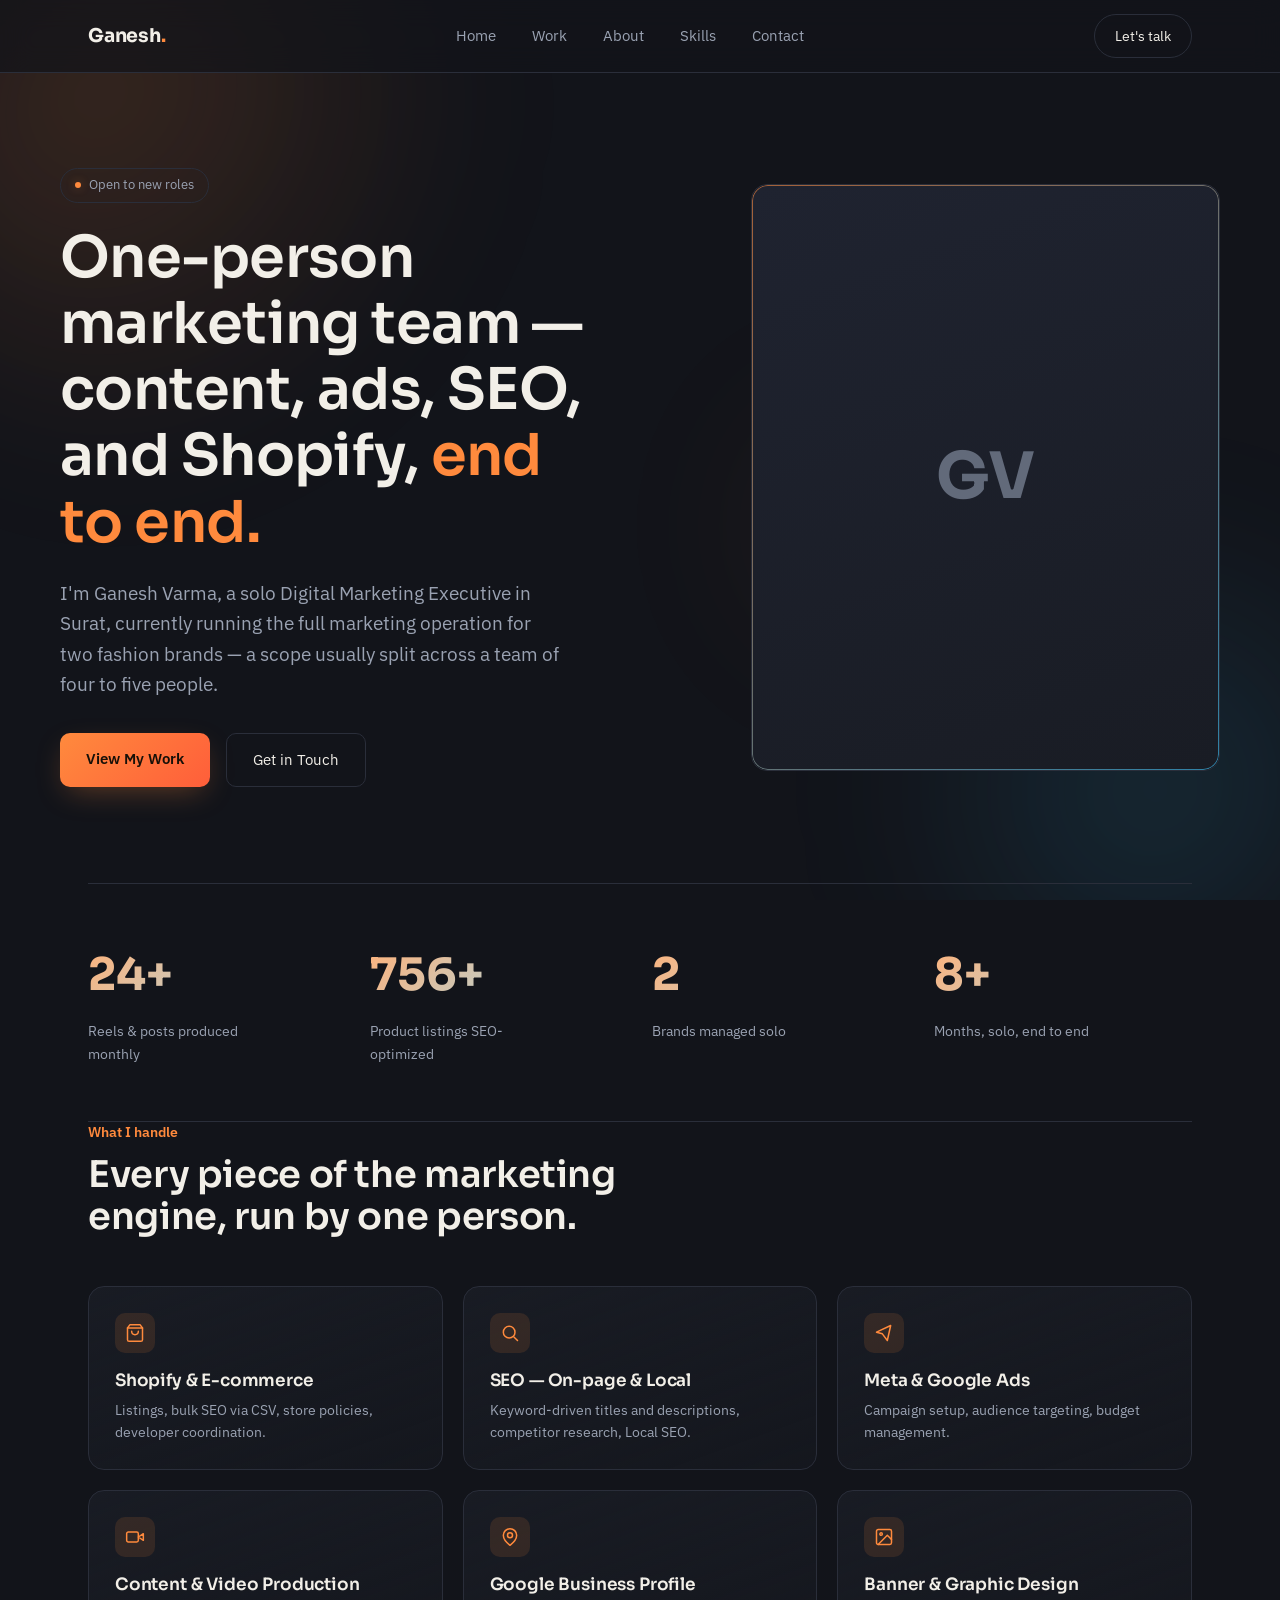
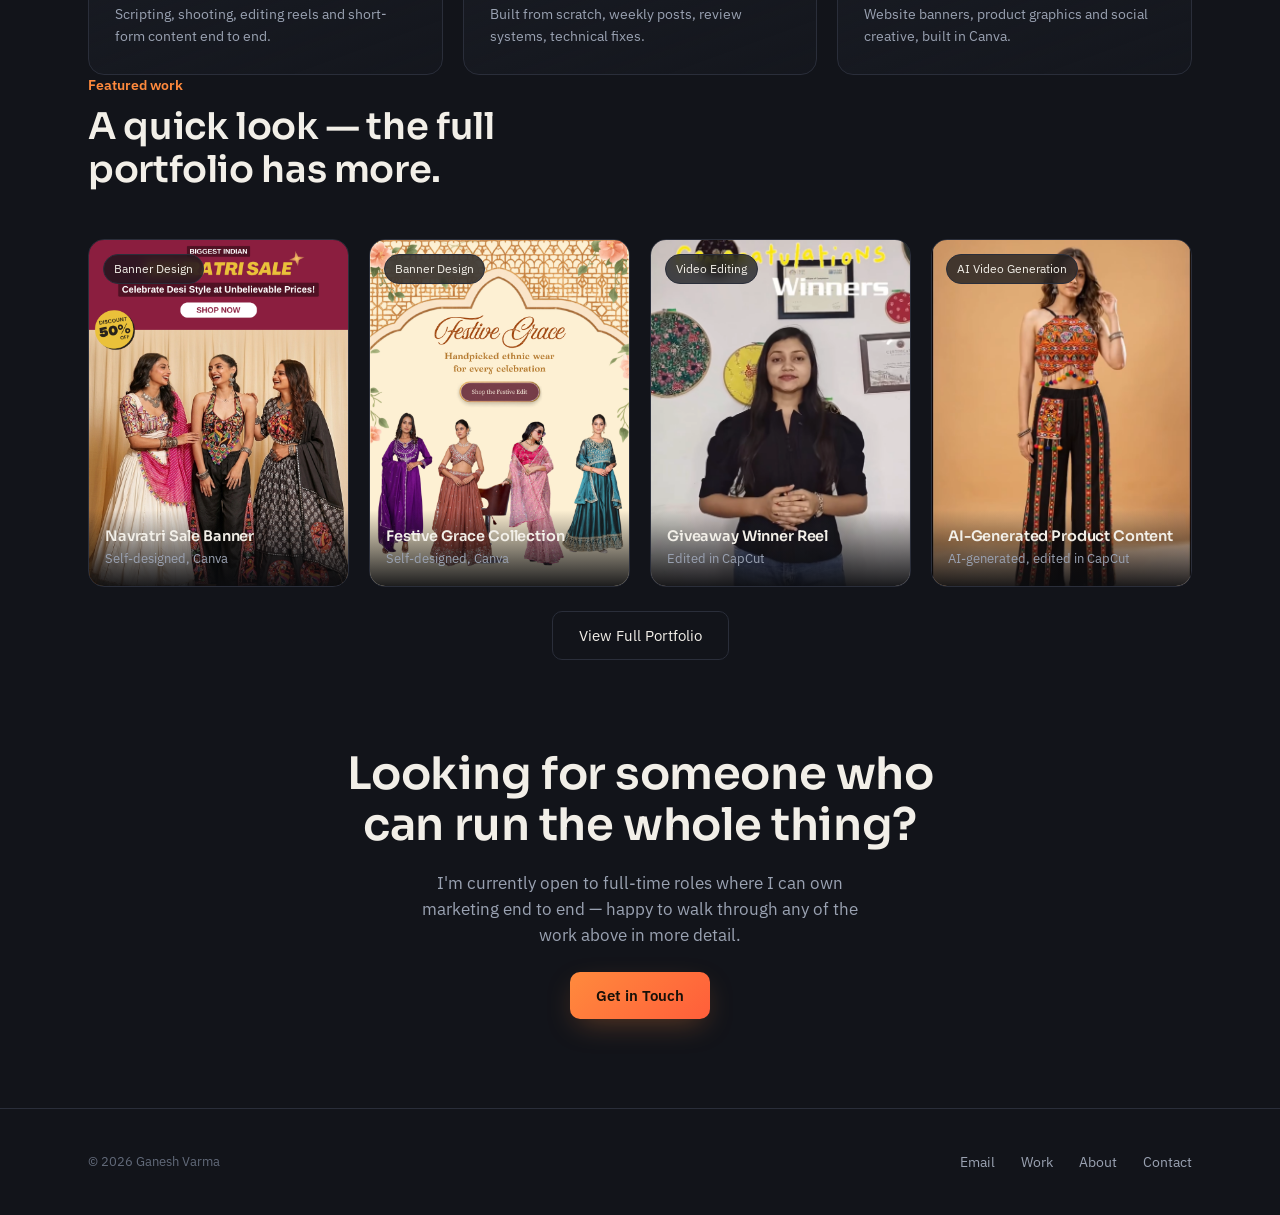
==== index.html @ f3e1665f "Add files via upload button" ====
<!DOCTYPE html>
<html lang="en">
<head>
<meta charset="UTF-8" />
<meta name="viewport" content="width=device-width, initial-scale=1.0" />
<title>Ganesh Varma — Digital Marketing Executive</title>
<meta name="description" content="Ganesh Varma — solo digital marketing executive handling Shopify, SEO, ads, content and Google Business Profile end to end." />
<link rel="preconnect" href="https://fonts.googleapis.com" />
<link rel="preconnect" href="https://fonts.gstatic.com" crossorigin />
<link href="https://fonts.googleapis.com/css2?family=Sora:wght@500;600;700&family=IBM+Plex+Sans:wght@400;500;600&display=swap" rel="stylesheet" />
<link rel="stylesheet" href="css/style.css" />
</head>
<body>

<div class="ambient">
  <span class="b1"></span>
  <span class="b2"></span>
  <span class="b3"></span>
</div>

<nav class="nav">
  <div class="wrap">
    <a href="index.html" class="nav-mark">Ganesh<span>.</span></a>
    <ul class="nav-links">
      <li><a href="index.html">Home</a></li>
      <li><a href="work.html">Work</a></li>
      <li><a href="about.html">About</a></li>
      <li><a href="skills.html">Skills</a></li>
      <li><a href="contact.html">Contact</a></li>
    </ul>
    <a href="contact.html" class="nav-cta">Let's talk</a>
  </div>
</nav>

<!-- ============ HERO ============ -->
<header class="hero wrap">
  <div>
    <span class="eyebrow-tag"><span class="dot"></span> Open to new roles</span>
    <h1>One-person marketing team — content, ads, SEO, and Shopify, <span class="accent">end to end.</span></h1>
    <p class="hero-tagline">I'm Ganesh Varma, a solo Digital Marketing Executive in Surat, currently running the full marketing operation for two fashion brands — a scope usually split across a team of four to five people.</p>
    <div class="hero-actions">
      <a href="work.html" class="btn-primary">View My Work</a>
      <a href="contact.html" class="btn-ghost">Get in Touch</a>
    </div>
  </div>
  <div class="hero-photo">
    <div class="placeholder">GV</div>
  </div>
</header>

<!-- ============ STATS ============ -->
<section class="wrap">
  <div class="stats reveal">
    <div>
      <div class="stat-num" data-count="25" data-suffix="+">0</div>
      <div class="stat-label">Reels &amp; posts produced monthly</div>
    </div>
    <div>
      <div class="stat-num" data-count="800" data-suffix="+">0</div>
      <div class="stat-label">Product listings SEO-optimized</div>
    </div>
    <div>
      <div class="stat-num" data-count="2">0</div>
      <div class="stat-label">Brands managed solo</div>
    </div>
    <div>
      <div class="stat-num" data-count="8" data-suffix="+">0</div>
      <div class="stat-label">Months, solo, end to end</div>
    </div>
  </div>
</section>

<!-- ============ SKILLS TEASER ============ -->
<section class="wrap" id="skills">
  <div class="section-head reveal">
    <div class="section-kicker">What I handle</div>
    <h2>Every piece of the marketing engine, run by one person.</h2>
  </div>
  <div class="skills-grid reveal reveal-stagger">
    <div class="skill-card" style="--i:0">
      <div class="skill-icon">
        <svg viewBox="0 0 24 24" fill="none" stroke="currentColor" stroke-width="1.8" stroke-linecap="round" stroke-linejoin="round"><path d="M6 2 3 6v14a2 2 0 0 0 2 2h14a2 2 0 0 0 2-2V6l-3-4Z"/><path d="M3 6h18"/><path d="M16 10a4 4 0 0 1-8 0"/></svg>
      </div>
      <h3>Shopify &amp; E-commerce</h3>
      <p>Listings, bulk SEO via CSV, store policies, developer coordination.</p>
    </div>
    <div class="skill-card" style="--i:1">
      <div class="skill-icon">
        <svg viewBox="0 0 24 24" fill="none" stroke="currentColor" stroke-width="1.8" stroke-linecap="round" stroke-linejoin="round"><circle cx="11" cy="11" r="7"/><path d="m21 21-4.3-4.3"/></svg>
      </div>
      <h3>SEO — On-page &amp; Local</h3>
      <p>Keyword-driven titles and descriptions, competitor research, Local SEO.</p>
    </div>
    <div class="skill-card" style="--i:2">
      <div class="skill-icon">
        <svg viewBox="0 0 24 24" fill="none" stroke="currentColor" stroke-width="1.8" stroke-linecap="round" stroke-linejoin="round"><path d="M3 11 20 3l-4 18-6-8-7-2Z"/></svg>
      </div>
      <h3>Meta &amp; Google Ads</h3>
      <p>Campaign setup, audience targeting, budget management.</p>
    </div>
    <div class="skill-card" style="--i:3">
      <div class="skill-icon">
        <svg viewBox="0 0 24 24" fill="none" stroke="currentColor" stroke-width="1.8" stroke-linecap="round" stroke-linejoin="round"><path d="m22 8-6 4 6 4V8Z"/><rect x="2" y="6" width="14" height="12" rx="2"/></svg>
      </div>
      <h3>Content &amp; Video Production</h3>
      <p>Scripting, shooting, editing reels and short-form content end to end.</p>
    </div>
    <div class="skill-card" style="--i:4">
      <div class="skill-icon">
        <svg viewBox="0 0 24 24" fill="none" stroke="currentColor" stroke-width="1.8" stroke-linecap="round" stroke-linejoin="round"><path d="M20 10c0 6-8 12-8 12s-8-6-8-12a8 8 0 0 1 16 0Z"/><circle cx="12" cy="10" r="3"/></svg>
      </div>
      <h3>Google Business Profile</h3>
      <p>Built from scratch, weekly posts, review systems, technical fixes.</p>
    </div>
    <div class="skill-card" style="--i:5">
      <div class="skill-icon">
        <svg viewBox="0 0 24 24" fill="none" stroke="currentColor" stroke-width="1.8" stroke-linecap="round" stroke-linejoin="round"><rect x="3" y="3" width="18" height="18" rx="2"/><circle cx="8.5" cy="8.5" r="1.5"/><path d="m21 15-5-5L5 21"/></svg>
      </div>
      <h3>Banner &amp; Graphic Design</h3>
      <p>Website banners, product graphics and social creative, built in Canva.</p>
    </div>
  </div>
</section>

<!-- ============ FEATURED WORK ============ -->
<section class="wrap" id="featured">
  <div class="section-head reveal">
    <div class="section-kicker">Featured work</div>
    <h2>A quick look — the full portfolio has more.</h2>
  </div>
  <div class="work-grid reveal reveal-stagger">
    <div class="work-card" style="--i:0">
      <span class="work-tag">Banner Design</span>
      <img src="images/work-navratri-banner.png" alt="Navratri Sale website banner" />
      <div class="work-caption">
        <h4>Navratri Sale Banner</h4>
        <p>Self-designed, Canva</p>
      </div>
    </div>
    <div class="work-card" style="--i:1">
      <span class="work-tag">Banner Design</span>
      <img src="images/work-festive-grace-banner.png" alt="Festive Grace collection banner" />
      <div class="work-caption">
        <h4>Festive Grace Collection</h4>
        <p>Self-designed, Canva</p>
      </div>
    </div>
    <div class="work-card" style="--i:2">
      <span class="work-tag">Video Editing</span>
      <img src="images/work-giveaway-reel.png" alt="Giveaway winner announcement reel" />
      <div class="work-caption">
        <h4>Giveaway Winner Reel</h4>
        <p>Edited in CapCut</p>
      </div>
    </div>
    <div class="work-card" style="--i:3">
      <span class="work-tag">AI Video Generation</span>
      <img src="images/work-ai-video.png" alt="AI-generated fashion content" />
      <div class="work-caption">
        <h4>AI-Generated Product Content</h4>
        <p>AI-generated, edited in CapCut</p>
      </div>
    </div>
  </div>
  <div class="section-footer-action reveal">
    <a href="work.html" class="btn-ghost">View Full Portfolio</a>
  </div>
</section>

<!-- ============ CLOSING CTA ============ -->
<section class="wrap cta-section reveal">
  <h2>Looking for someone who can run the whole thing?</h2>
  <p>I'm currently open to full-time roles where I can own marketing end to end — happy to walk through any of the work above in more detail.</p>
  <a href="contact.html" class="btn-primary">Get in Touch</a>
</section>

<footer>
  <div class="wrap footer-inner">
    <div class="footer-copy">© 2026 Ganesh Varma</div>
    <ul class="footer-links">
      <li><a href="mailto:ganeshvarma.work@gmail.com">Email</a></li>
      <li><a href="work.html">Work</a></li>
      <li><a href="about.html">About</a></li>
      <li><a href="contact.html">Contact</a></li>
    </ul>
  </div>
</footer>

<script src="js/script.js"></script>
</body>
</html>
---- css/style.css ----
/* ============================================
   Ganesh Varma — Portfolio
   Design tokens
   ============================================ */
:root {
  --bg: #12141a;
  --bg-elevated: #191c24;
  --bg-elevated-2: #1f2330;
  --border: #2a2e3a;
  --text: #f2efe8;
  --text-muted: #9aa2b2;
  --text-faint: #626a7a;

  --orange: #ff8a3d;
  --orange-soft: #ffb27a;
  --blue: #3ec6ff;
  --blue-soft: #8fe0ff;

  --glow-orange: rgba(255, 138, 61, 0.35);
  --glow-blue: rgba(62, 198, 255, 0.28);

  --font-display: "Sora", "Segoe UI", sans-serif;
  --font-body: "IBM Plex Sans", "Segoe UI", sans-serif;

  --container: 1160px;
  --radius-sm: 10px;
  --radius-md: 16px;
  --ease: cubic-bezier(0.16, 1, 0.3, 1);
}

* { box-sizing: border-box; }
html { scroll-behavior: smooth; }

@media (prefers-reduced-motion: reduce) {
  html { scroll-behavior: auto; }
  *, *::before, *::after {
    animation-duration: 0.001ms !important;
    animation-iteration-count: 1 !important;
    transition-duration: 0.001ms !important;
  }
}

body {
  margin: 0;
  background: var(--bg);
  color: var(--text);
  font-family: var(--font-body);
  font-size: 16px;
  line-height: 1.6;
  -webkit-font-smoothing: antialiased;
  overflow-x: hidden;
}

h1, h2, h3, h4 {
  font-family: var(--font-display);
  margin: 0;
  line-height: 1.15;
  font-weight: 600;
  letter-spacing: -0.01em;
}

p { margin: 0; }
a { color: inherit; text-decoration: none; }
img { max-width: 100%; display: block; }
button { font-family: inherit; cursor: pointer; }

.wrap {
  max-width: var(--container);
  margin: 0 auto;
  padding: 0 28px;
}

/* ============================================
   Ambient drifting background — behind everything
   ============================================ */
.ambient {
  position: fixed;
  inset: 0;
  z-index: -1;
  overflow: hidden;
  pointer-events: none;
}

.ambient span {
  position: absolute;
  border-radius: 50%;
  filter: blur(90px);
  opacity: 0.55;
  will-change: transform;
}

.ambient .b1 {
  width: 46vw;
  height: 46vw;
  top: -12%;
  left: -8%;
  background: radial-gradient(circle at 30% 30%, var(--glow-orange), transparent 70%);
  animation: driftA 26s ease-in-out infinite alternate;
}

.ambient .b2 {
  width: 38vw;
  height: 38vw;
  bottom: -10%;
  right: -6%;
  background: radial-gradient(circle at 60% 60%, var(--glow-blue), transparent 70%);
  animation: driftB 32s ease-in-out infinite alternate;
}

.ambient .b3 {
  width: 26vw;
  height: 26vw;
  top: 40%;
  left: 55%;
  background: radial-gradient(circle, var(--glow-orange), transparent 72%);
  opacity: 0.28;
  animation: driftC 22s ease-in-out infinite alternate;
}

@keyframes driftA {
  0%   { transform: translate(0, 0) scale(1); }
  100% { transform: translate(6vw, 8vh) scale(1.15); }
}
@keyframes driftB {
  0%   { transform: translate(0, 0) scale(1); }
  100% { transform: translate(-5vw, -6vh) scale(1.1); }
}
@keyframes driftC {
  0%   { transform: translate(-4vw, 3vh) scale(0.9); }
  100% { transform: translate(3vw, -4vh) scale(1.05); }
}

/* ============================================
   Nav
   ============================================ */
.nav {
  position: fixed;
  top: 0;
  left: 0;
  right: 0;
  z-index: 50;
  backdrop-filter: blur(14px);
  background: rgba(18, 20, 26, 0.72);
  border-bottom: 1px solid var(--border);
}

.nav .wrap {
  display: flex;
  align-items: center;
  justify-content: space-between;
  height: 72px;
}

.nav-mark {
  font-family: var(--font-display);
  font-weight: 700;
  font-size: 19px;
  letter-spacing: -0.01em;
}
.nav-mark span { color: var(--orange); }

.nav-links {
  display: flex;
  gap: 36px;
  list-style: none;
  margin: 0;
  padding: 0;
}

.nav-links a {
  font-size: 14.5px;
  color: var(--text-muted);
  transition: color 0.25s var(--ease);
  position: relative;
}
.nav-links a:hover { color: var(--text); }

.nav-cta {
  padding: 10px 20px;
  border-radius: 999px;
  border: 1px solid var(--border);
  font-size: 14px;
  color: var(--text);
  transition: border-color 0.25s var(--ease), background 0.25s var(--ease);
}
.nav-cta:hover {
  border-color: var(--orange);
  background: rgba(255, 138, 61, 0.08);
}

@media (max-width: 780px) {
  .nav-links { display: none; }
}

/* ============================================
   Hero
   ============================================ */
.hero {
  position: relative;
  padding: 168px 0 96px;
  display: grid;
  grid-template-columns: 1.15fr 0.85fr;
  gap: 56px;
  align-items: center;
}

@media (max-width: 900px) {
  .hero {
    grid-template-columns: 1fr;
    padding-top: 132px;
    text-align: left;
  }
  .hero-photo { order: -1; max-width: 220px; }
}

.eyebrow-tag {
  display: inline-flex;
  align-items: center;
  gap: 8px;
  font-size: 13px;
  color: var(--text-muted);
  padding: 6px 14px;
  border: 1px solid var(--border);
  border-radius: 999px;
  margin-bottom: 22px;
}
.eyebrow-tag .dot {
  width: 6px;
  height: 6px;
  border-radius: 50%;
  background: var(--orange);
  box-shadow: 0 0 10px var(--glow-orange);
}

.hero h1 {
  font-size: clamp(2.4rem, 4.6vw, 3.6rem);
  max-width: 12ch;
}

.hero .accent { color: var(--orange); }

.hero-tagline {
  margin-top: 22px;
  font-size: 19px;
  color: var(--text-muted);
  max-width: 46ch;
}

.hero-actions {
  margin-top: 34px;
  display: flex;
  gap: 16px;
  flex-wrap: wrap;
}

.btn-primary {
  padding: 14px 26px;
  border-radius: var(--radius-sm);
  border: none;
  background: linear-gradient(135deg, var(--orange), #ff5e3a);
  color: #171008;
  font-weight: 600;
  font-size: 15px;
  box-shadow: 0 10px 30px -8px var(--glow-orange);
  transition: transform 0.25s var(--ease), box-shadow 0.25s var(--ease);
}
.btn-primary:hover {
  transform: translateY(-2px);
  box-shadow: 0 14px 34px -6px var(--glow-orange);
}

.btn-ghost {
  padding: 14px 26px;
  border-radius: var(--radius-sm);
  border: 1px solid var(--border);
  color: var(--text);
  font-size: 15px;
  transition: border-color 0.25s var(--ease), color 0.25s var(--ease);
}
.btn-ghost:hover { border-color: var(--blue); color: var(--blue-soft); }

.hero-photo {
  position: relative;
  aspect-ratio: 4 / 5;
  border-radius: var(--radius-md);
  overflow: hidden;
  border: 1px solid var(--border);
  opacity: 0;
  transform: scale(1.04);
  animation: photoReveal 1.1s var(--ease) 0.2s forwards;
}

@keyframes photoReveal {
  to { opacity: 1; transform: scale(1); }
}

.hero-photo::after {
  content: "";
  position: absolute;
  inset: 0;
  border-radius: inherit;
  padding: 1px;
  background: linear-gradient(135deg, var(--orange), var(--blue));
  -webkit-mask: linear-gradient(#000 0 0) content-box, linear-gradient(#000 0 0);
  -webkit-mask-composite: xor;
  mask-composite: exclude;
  opacity: 0.6;
}

.hero-photo .placeholder {
  width: 100%;
  height: 100%;
  display: flex;
  align-items: center;
  justify-content: center;
  background: linear-gradient(160deg, var(--bg-elevated-2), var(--bg-elevated));
  font-family: var(--font-display);
  font-size: 64px;
  font-weight: 700;
  color: var(--text-faint);
}

/* ============================================
   Section scaffolding + scroll reveal
   ============================================ */
section { position: relative; padding: 84px 0; }

.section-head {
  max-width: 54ch;
  margin-bottom: 48px;
}

.section-kicker {
  color: var(--orange);
  font-size: 13.5px;
  font-weight: 600;
  margin-bottom: 10px;
}

.section-head h2 {
  font-size: clamp(1.7rem, 3vw, 2.3rem);
}

.reveal {
  opacity: 0;
  transform: translateY(28px);
  transition: opacity 0.8s var(--ease), transform 0.8s var(--ease);
}
.reveal.in-view {
  opacity: 1;
  transform: translateY(0);
}
.reveal-stagger.in-view > * {
  transition-delay: calc(var(--i, 0) * 90ms);
}

/* ============================================
   Stats
   ============================================ */
.stats {
  display: grid;
  grid-template-columns: repeat(4, 1fr);
  gap: 24px;
  border-top: 1px solid var(--border);
  border-bottom: 1px solid var(--border);
  padding: 56px 0;
}

@media (max-width: 780px) {
  .stats { grid-template-columns: repeat(2, 1fr); }
}

.stat-num {
  font-family: var(--font-display);
  font-size: clamp(2.1rem, 4vw, 2.8rem);
  font-weight: 700;
  background: linear-gradient(135deg, var(--orange-soft), var(--blue-soft));
  -webkit-background-clip: text;
  background-clip: text;
  color: transparent;
}

.stat-label {
  margin-top: 8px;
  font-size: 14px;
  color: var(--text-muted);
  max-width: 20ch;
}

/* ============================================
   Skills / services teaser
   ============================================ */
.skills-grid {
  display: grid;
  grid-template-columns: repeat(3, 1fr);
  gap: 20px;
}

@media (max-width: 860px) {
  .skills-grid { grid-template-columns: repeat(2, 1fr); }
}
@media (max-width: 560px) {
  .skills-grid { grid-template-columns: 1fr; }
}

.skill-card {
  padding: 26px;
  border: 1px solid var(--border);
  border-radius: var(--radius-md);
  background: linear-gradient(160deg, var(--bg-elevated), rgba(25, 28, 36, 0.4));
  transition: border-color 0.3s var(--ease), transform 0.3s var(--ease);
}
.skill-card:hover {
  border-color: var(--orange);
  transform: translateY(-4px);
}

.skill-icon {
  width: 40px;
  height: 40px;
  border-radius: 10px;
  display: flex;
  align-items: center;
  justify-content: center;
  background: rgba(255, 138, 61, 0.12);
  color: var(--orange);
  margin-bottom: 18px;
}
.skill-icon svg { width: 20px; height: 20px; }

.skill-card h3 {
  font-size: 17px;
  margin-bottom: 8px;
}

.skill-card p {
  font-size: 14px;
  color: var(--text-muted);
}

/* ============================================
   Featured work
   ============================================ */
.work-grid {
  display: grid;
  grid-template-columns: repeat(4, 1fr);
  gap: 20px;
}

@media (max-width: 980px) {
  .work-grid { grid-template-columns: repeat(2, 1fr); }
}
@media (max-width: 560px) {
  .work-grid { grid-template-columns: 1fr; }
}

.work-card {
  position: relative;
  border-radius: var(--radius-md);
  overflow: hidden;
  border: 1px solid var(--border);
  aspect-ratio: 3 / 4;
  background: var(--bg-elevated);
}

.work-card img {
  width: 100%;
  height: 100%;
  object-fit: cover;
  transition: transform 0.6s var(--ease);
}
.work-card:hover img { transform: scale(1.08); }

.work-card .work-placeholder {
  width: 100%;
  height: 100%;
  display: flex;
  align-items: center;
  justify-content: center;
  text-align: center;
  padding: 20px;
  font-size: 13px;
  color: var(--text-faint);
  background: repeating-linear-gradient(135deg, var(--bg-elevated), var(--bg-elevated) 10px, var(--bg-elevated-2) 10px, var(--bg-elevated-2) 20px);
}

.work-tag {
  position: absolute;
  top: 14px;
  left: 14px;
  font-size: 11.5px;
  padding: 5px 10px;
  border-radius: 999px;
  background: rgba(18, 20, 26, 0.75);
  border: 1px solid var(--border);
  backdrop-filter: blur(6px);
}

.work-caption {
  position: absolute;
  left: 0; right: 0; bottom: 0;
  padding: 18px 16px;
  background: linear-gradient(0deg, rgba(10,11,14,0.92), transparent);
}

.work-caption h4 {
  font-size: 14.5px;
  font-weight: 600;
}
.work-caption p {
  font-size: 12.5px;
  color: var(--text-muted);
  margin-top: 3px;
}

.section-footer-action {
  margin-top: 36px;
  text-align: center;
}

/* ============================================
   Closing CTA
   ============================================ */
.cta-section {
  text-align: center;
  padding: 100px 0;
}

.cta-section h2 {
  font-size: clamp(1.9rem, 4vw, 2.8rem);
  max-width: 18ch;
  margin: 0 auto 18px;
}

.cta-section p {
  color: var(--text-muted);
  max-width: 46ch;
  margin: 0 auto 34px;
  font-size: 16.5px;
}

/* ============================================
   Footer
   ============================================ */
footer {
  border-top: 1px solid var(--border);
  padding: 40px 0;
}

.footer-inner {
  display: flex;
  justify-content: space-between;
  align-items: center;
  flex-wrap: wrap;
  gap: 18px;
}

.footer-links {
  display: flex;
  gap: 26px;
  list-style: none;
  padding: 0;
  margin: 0;
}
.footer-links a {
  font-size: 13.5px;
  color: var(--text-muted);
  transition: color 0.25s var(--ease);
}
.footer-links a:hover { color: var(--text); }

.footer-copy {
  font-size: 13px;
  color: var(--text-faint);
}

/* ============================================
   Portfolio page — page header
   ============================================ */
.page-header {
  padding: 168px 0 20px;
}

.page-header .section-kicker { margin-bottom: 14px; }

.page-header h1 {
  font-size: clamp(2rem, 4vw, 2.9rem);
  max-width: 18ch;
}

.page-header p {
  margin-top: 16px;
  color: var(--text-muted);
  max-width: 52ch;
  font-size: 16.5px;
}

/* ============================================
   Filter tabs
   ============================================ */
.filter-tabs {
  display: flex;
  gap: 10px;
  flex-wrap: wrap;
  margin: 40px 0 40px;
}

.filter-tab {
  padding: 10px 20px;
  border-radius: 999px;
  border: 1px solid var(--border);
  background: transparent;
  color: var(--text-muted);
  font-size: 14px;
  font-family: var(--font-body);
  transition: all 0.3s var(--ease);
}

.filter-tab:hover { color: var(--text); border-color: var(--text-faint); }

.filter-tab.active {
  color: #171008;
  background: linear-gradient(135deg, var(--orange-soft), var(--orange));
  border-color: transparent;
}

/* ============================================
   Portfolio grid (wider than the home teaser)
   ============================================ */
.portfolio-grid {
  display: grid;
  grid-template-columns: repeat(3, 1fr);
  gap: 22px;
  padding-bottom: 100px;
}

@media (max-width: 900px) {
  .portfolio-grid { grid-template-columns: repeat(2, 1fr); }
}
@media (max-width: 560px) {
  .portfolio-grid { grid-template-columns: 1fr; }
}

.portfolio-grid .work-card {
  aspect-ratio: 4 / 5;
  cursor: pointer;
  opacity: 0;
  transform: translateY(20px);
  transition: opacity 0.5s var(--ease), transform 0.5s var(--ease), border-color 0.3s var(--ease);
}
.portfolio-grid .work-card.shown {
  opacity: 1;
  transform: translateY(0);
}
.portfolio-grid .work-card.hidden-card { display: none; }
.portfolio-grid .work-card:hover { border-color: var(--blue); }

/* Text-only stat card (SEO & Shopify — no image asset) */
.stat-card {
  display: flex;
  flex-direction: column;
  justify-content: center;
  padding: 32px;
  background: linear-gradient(160deg, var(--bg-elevated), rgba(25,28,36,0.5));
}

.stat-card .stat-card-num {
  font-family: var(--font-display);
  font-size: 2.6rem;
  font-weight: 700;
  background: linear-gradient(135deg, var(--orange-soft), var(--blue-soft));
  -webkit-background-clip: text;
  background-clip: text;
  color: transparent;
  margin-bottom: 10px;
}

.stat-card h4 { font-size: 16px; margin-bottom: 10px; }
.stat-card p { font-size: 13.5px; color: var(--text-muted); }

/* ============================================
   Lightbox
   ============================================ */
.lightbox {
  position: fixed;
  inset: 0;
  z-index: 100;
  display: none;
  align-items: center;
  justify-content: center;
  padding: 40px;
  background: rgba(10, 11, 14, 0.9);
  backdrop-filter: blur(10px);
  opacity: 0;
  transition: opacity 0.3s var(--ease);
}
.lightbox.open { display: flex; opacity: 1; }

.lightbox-inner {
  max-width: 760px;
  width: 100%;
  background: var(--bg-elevated);
  border: 1px solid var(--border);
  border-radius: var(--radius-md);
  overflow: hidden;
  transform: scale(0.96);
  transition: transform 0.35s var(--ease);
}
.lightbox.open .lightbox-inner { transform: scale(1); }

.lightbox-img-wrap {
  max-height: 60vh;
  overflow: hidden;
  background: var(--bg);
}
.lightbox-img-wrap img { width: 100%; height: 100%; object-fit: contain; }

.lightbox-body { padding: 24px 28px 28px; }
.lightbox-body h3 { font-size: 19px; margin-bottom: 8px; }
.lightbox-body p { font-size: 14.5px; color: var(--text-muted); }

.lightbox-close {
  position: absolute;
  top: 24px;
  right: 28px;
  width: 40px;
  height: 40px;
  border-radius: 50%;
  border: 1px solid var(--border);
  background: rgba(18,20,26,0.7);
  color: var(--text);
  font-size: 18px;
  display: flex;
  align-items: center;
  justify-content: center;
  transition: border-color 0.25s var(--ease);
}
.lightbox-close:hover { border-color: var(--orange); }
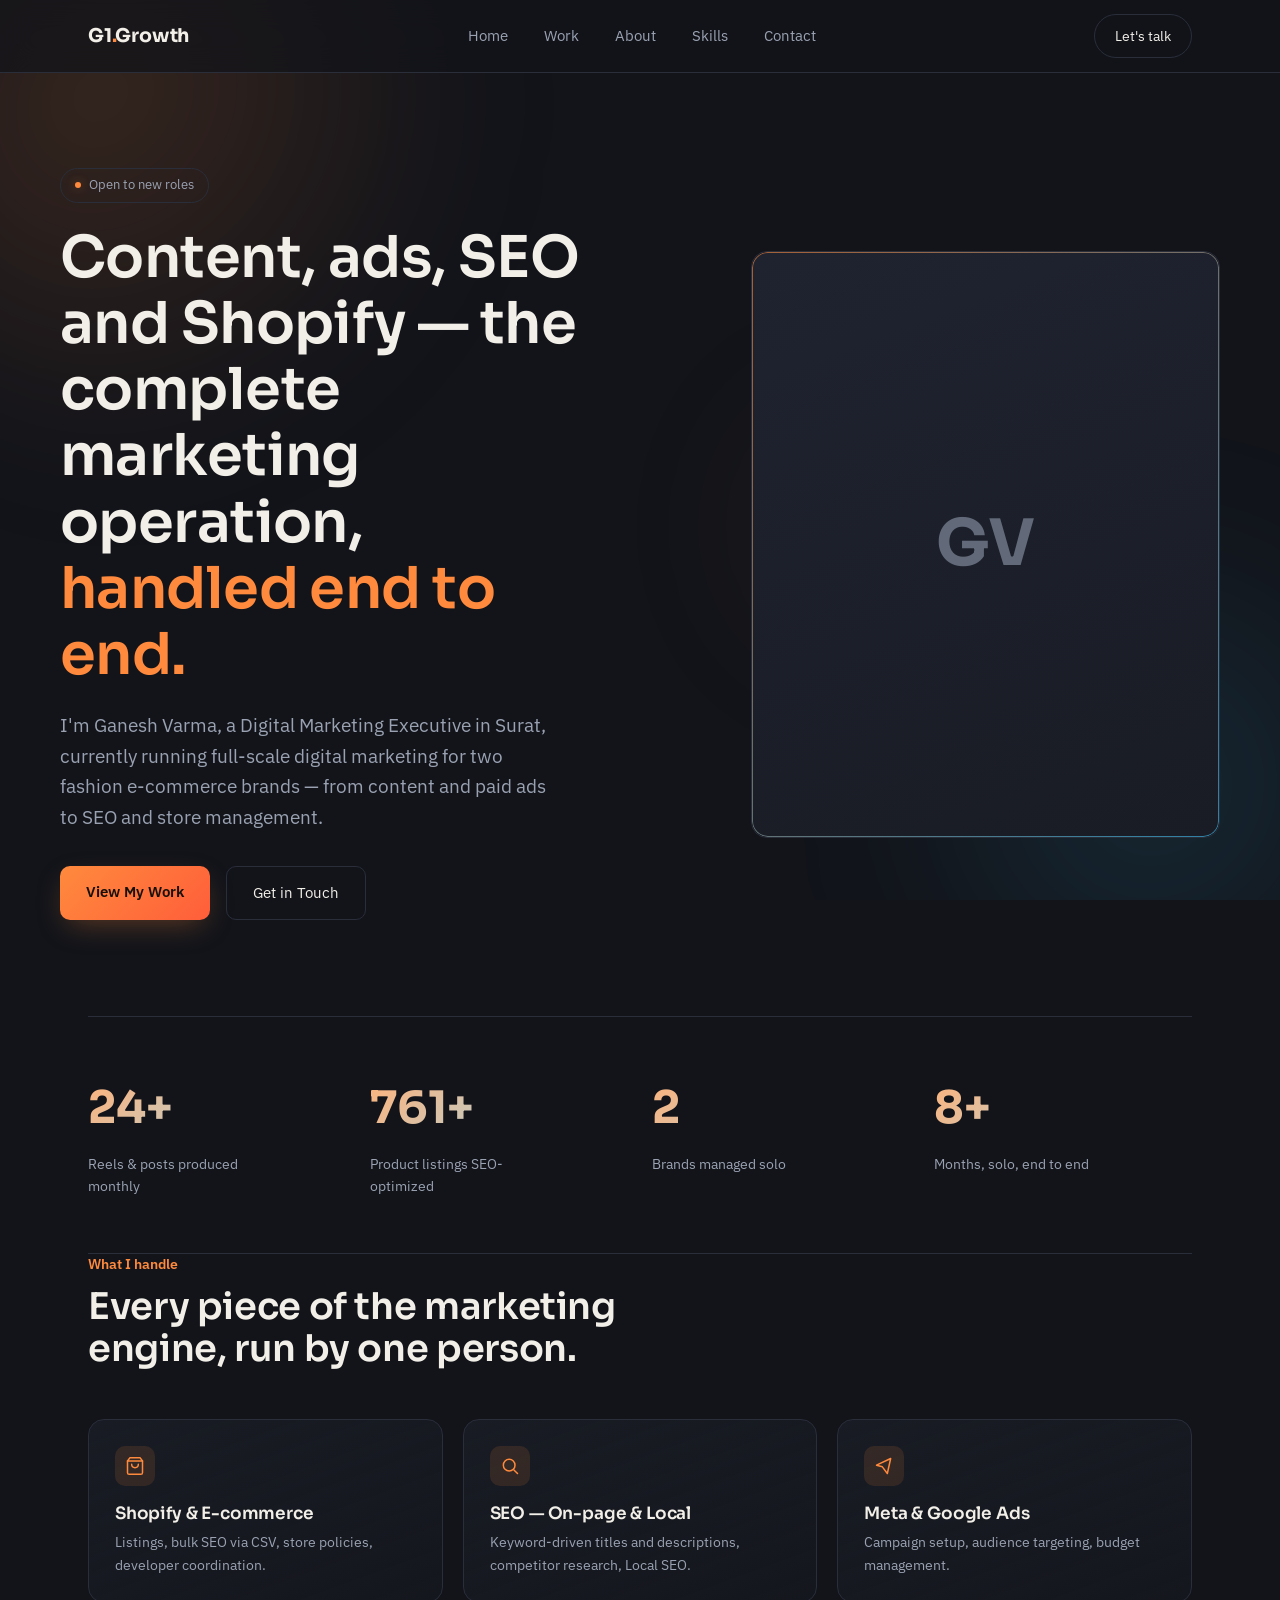
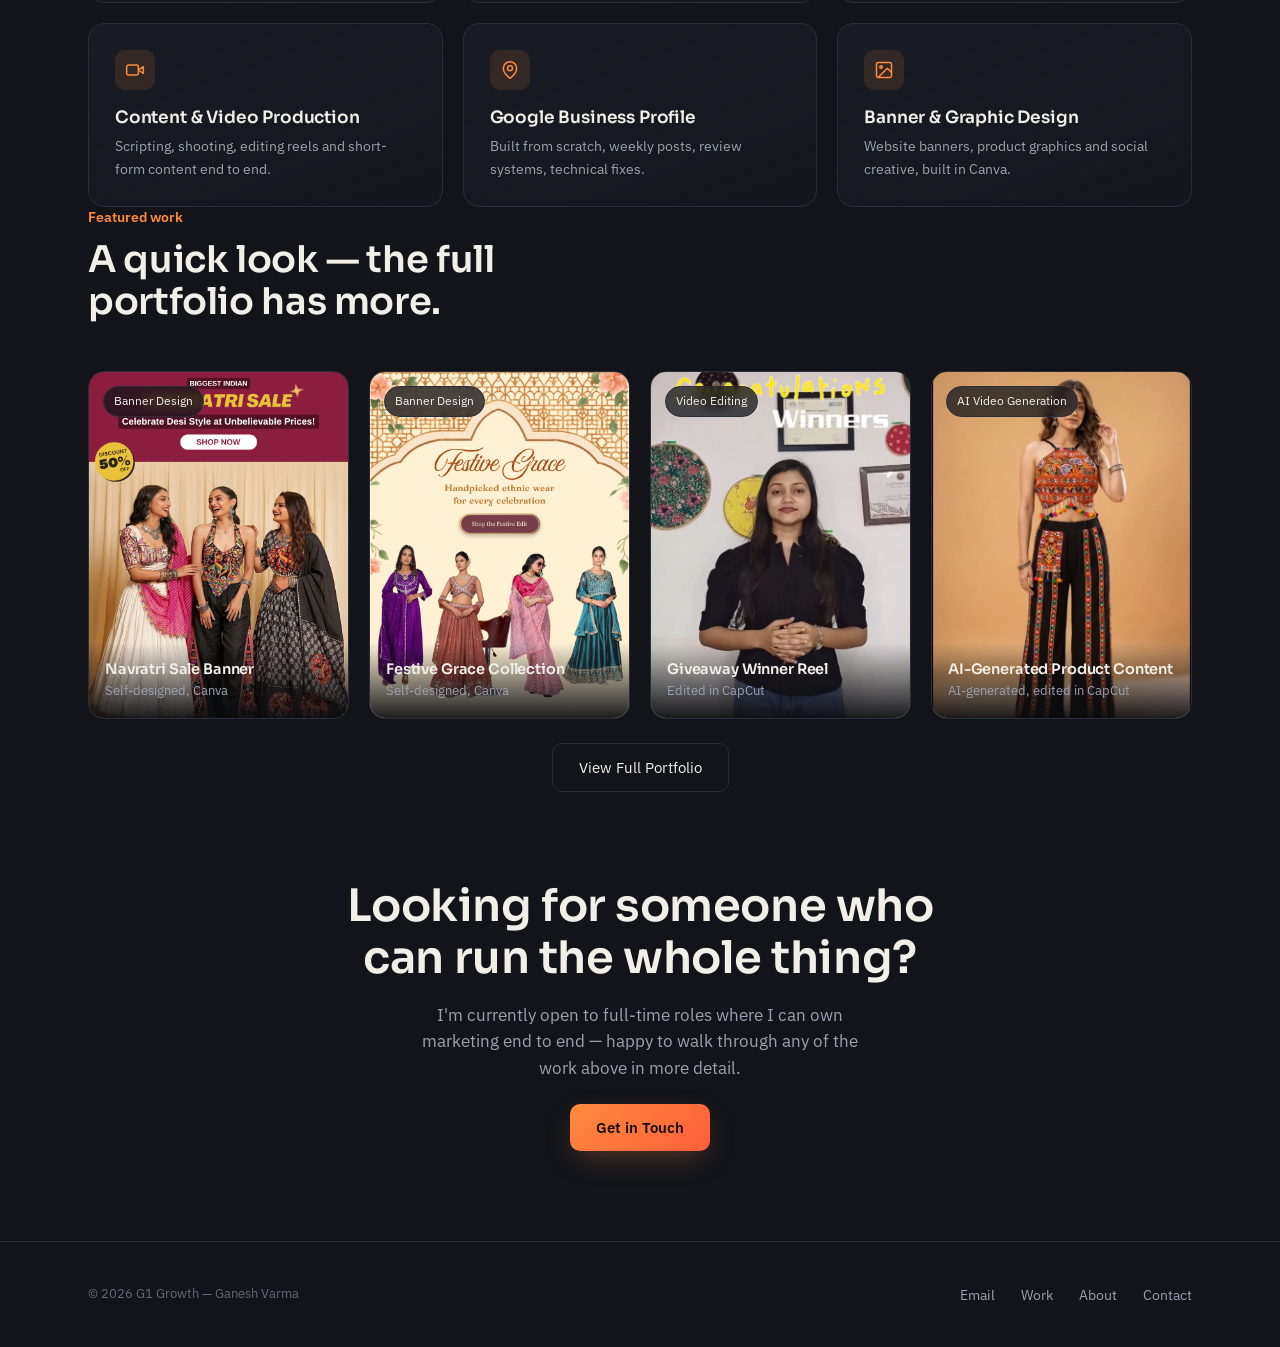
==== commit 4f25a736: "Add files via upload" ====
--- a/index.html
+++ b/index.html
@@ -3,7 +3,7 @@
 <head>
 <meta charset="UTF-8" />
 <meta name="viewport" content="width=device-width, initial-scale=1.0" />
-<title>Ganesh Varma — Digital Marketing Executive</title>
+<title>Ganesh Varma | G1 Growth — Digital Marketing Executive</title>
 <meta name="description" content="Ganesh Varma — solo digital marketing executive handling Shopify, SEO, ads, content and Google Business Profile end to end." />
 <link rel="preconnect" href="https://fonts.googleapis.com" />
 <link rel="preconnect" href="https://fonts.gstatic.com" crossorigin />
@@ -20,7 +20,7 @@
 
 <nav class="nav">
   <div class="wrap">
-    <a href="index.html" class="nav-mark">Ganesh<span>.</span></a>
+    <a href="index.html" class="nav-mark">G1<span>.</span>Growth</a>
     <ul class="nav-links">
       <li><a href="index.html">Home</a></li>
       <li><a href="work.html">Work</a></li>
@@ -36,8 +36,8 @@
 <header class="hero wrap">
   <div>
     <span class="eyebrow-tag"><span class="dot"></span> Open to new roles</span>
-    <h1>One-person marketing team — content, ads, SEO, and Shopify, <span class="accent">end to end.</span></h1>
-    <p class="hero-tagline">I'm Ganesh Varma, a solo Digital Marketing Executive in Surat, currently running the full marketing operation for two fashion brands — a scope usually split across a team of four to five people.</p>
+    <h1>Content, ads, SEO and Shopify — the complete marketing operation, <span class="accent">handled end to end.</span></h1>
+    <p class="hero-tagline">I'm Ganesh Varma, a Digital Marketing Executive in Surat, currently running full-scale digital marketing for two fashion e-commerce brands — from content and paid ads to SEO and store management.</p>
     <div class="hero-actions">
       <a href="work.html" class="btn-primary">View My Work</a>
       <a href="contact.html" class="btn-ghost">Get in Touch</a>
@@ -176,7 +176,7 @@
 
 <footer>
   <div class="wrap footer-inner">
-    <div class="footer-copy">© 2026 Ganesh Varma</div>
+    <div class="footer-copy">© 2026 G1 Growth — Ganesh Varma</div>
     <ul class="footer-links">
       <li><a href="mailto:ganeshvarma.work@gmail.com">Email</a></li>
       <li><a href="work.html">Work</a></li>
--- a/css/style.css
+++ b/css/style.css
@@ -736,3 +736,176 @@
   transition: border-color 0.25s var(--ease);
 }
 .lightbox-close:hover { border-color: var(--orange); }
+
+/* ============================================
+   About page
+   ============================================ */
+.about-grid {
+  display: grid;
+  grid-template-columns: 1fr 1fr;
+  gap: 60px;
+  padding-bottom: 20px;
+}
+@media (max-width: 860px) {
+  .about-grid { grid-template-columns: 1fr; gap: 40px; }
+}
+
+.about-block h3 {
+  font-size: 15px;
+  color: var(--orange);
+  margin-bottom: 14px;
+}
+.about-block p {
+  font-size: 16px;
+  color: var(--text-muted);
+  line-height: 1.75;
+}
+.about-block p + p { margin-top: 14px; }
+
+/* Timeline */
+.timeline {
+  position: relative;
+  padding-left: 28px;
+  border-left: 1px solid var(--border);
+}
+
+.timeline-item {
+  position: relative;
+  padding-bottom: 34px;
+}
+.timeline-item:last-child { padding-bottom: 0; }
+
+.timeline-item::before {
+  content: "";
+  position: absolute;
+  left: -33px;
+  top: 4px;
+  width: 10px;
+  height: 10px;
+  border-radius: 50%;
+  background: var(--bg);
+  border: 2px solid var(--orange);
+  box-shadow: 0 0 12px var(--glow-orange);
+}
+
+.timeline-item .t-date {
+  font-size: 12.5px;
+  color: var(--orange);
+  font-weight: 600;
+  margin-bottom: 4px;
+}
+.timeline-item h4 { font-size: 15.5px; margin-bottom: 4px; }
+.timeline-item p { font-size: 13.5px; color: var(--text-muted); }
+
+/* Skill meters */
+.meter-list { display: flex; flex-direction: column; gap: 20px; }
+.meter-row .meter-label {
+  display: flex;
+  justify-content: space-between;
+  font-size: 14px;
+  margin-bottom: 8px;
+}
+.meter-track {
+  height: 8px;
+  border-radius: 999px;
+  background: var(--bg-elevated-2);
+  overflow: hidden;
+}
+.meter-fill {
+  height: 100%;
+  width: 0%;
+  border-radius: 999px;
+  background: linear-gradient(90deg, var(--orange), var(--blue));
+  transition: width 1.2s var(--ease);
+}
+.meter-fill.filled { width: var(--fill); }
+
+/* ============================================
+   Skills page
+   ============================================ */
+.skills-page-grid {
+  display: grid;
+  grid-template-columns: repeat(2, 1fr);
+  gap: 22px;
+  padding-bottom: 100px;
+}
+@media (max-width: 780px) {
+  .skills-page-grid { grid-template-columns: 1fr; }
+}
+
+.skill-category {
+  padding: 28px;
+  border: 1px solid var(--border);
+  border-radius: var(--radius-md);
+  background: linear-gradient(160deg, var(--bg-elevated), rgba(25,28,36,0.4));
+}
+.skill-category h3 { font-size: 17px; margin-bottom: 6px; }
+.skill-category .cat-desc {
+  font-size: 13.5px;
+  color: var(--text-muted);
+  margin-bottom: 16px;
+}
+.tag-row { display: flex; flex-wrap: wrap; gap: 8px; }
+.tag-chip {
+  font-size: 12.5px;
+  padding: 6px 13px;
+  border-radius: 999px;
+  border: 1px solid var(--border);
+  color: var(--text-muted);
+  transition: border-color 0.25s var(--ease), color 0.25s var(--ease);
+}
+.skill-category:hover .tag-chip { border-color: var(--border); }
+.tag-chip.highlight {
+  border-color: var(--orange);
+  color: var(--orange-soft);
+}
+
+/* ============================================
+   Contact page
+   ============================================ */
+.contact-wrap {
+  display: grid;
+  grid-template-columns: 1fr 1fr;
+  gap: 40px;
+  padding-bottom: 100px;
+}
+@media (max-width: 860px) {
+  .contact-wrap { grid-template-columns: 1fr; }
+}
+
+.contact-card {
+  display: flex;
+  align-items: center;
+  gap: 16px;
+  padding: 22px 24px;
+  border: 1px solid var(--border);
+  border-radius: var(--radius-md);
+  background: linear-gradient(160deg, var(--bg-elevated), rgba(25,28,36,0.4));
+  transition: border-color 0.3s var(--ease), transform 0.3s var(--ease);
+  margin-bottom: 16px;
+}
+.contact-card:hover { border-color: var(--orange); transform: translateY(-3px); }
+
+.contact-icon {
+  width: 46px;
+  height: 46px;
+  flex-shrink: 0;
+  border-radius: 12px;
+  display: flex;
+  align-items: center;
+  justify-content: center;
+  background: rgba(255, 138, 61, 0.12);
+  color: var(--orange);
+}
+.contact-icon svg { width: 22px; height: 22px; }
+
+.contact-card h4 { font-size: 15px; margin-bottom: 3px; }
+.contact-card p { font-size: 13.5px; color: var(--text-muted); }
+
+.contact-note {
+  padding: 24px;
+  border-radius: var(--radius-md);
+  border: 1px solid var(--border);
+  background: rgba(62, 198, 255, 0.06);
+}
+.contact-note p { font-size: 14.5px; color: var(--text-muted); line-height: 1.7; }
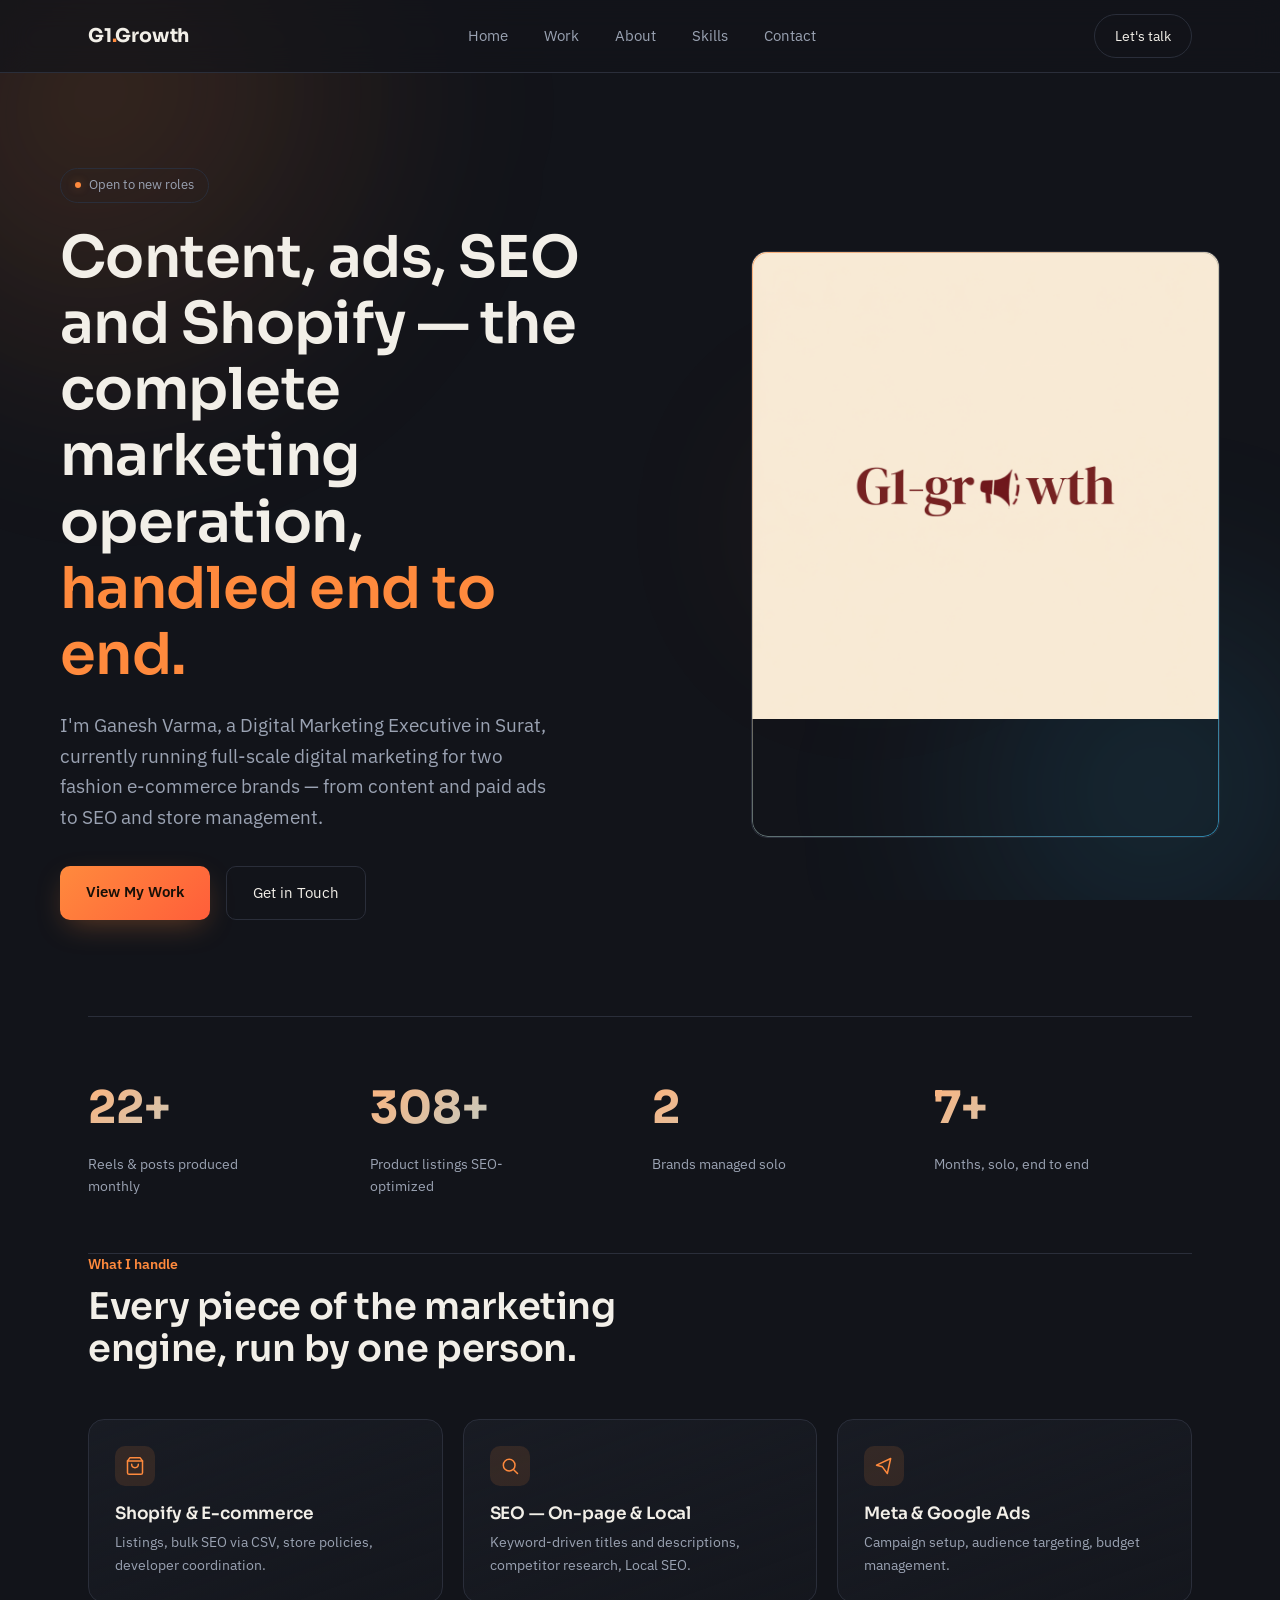
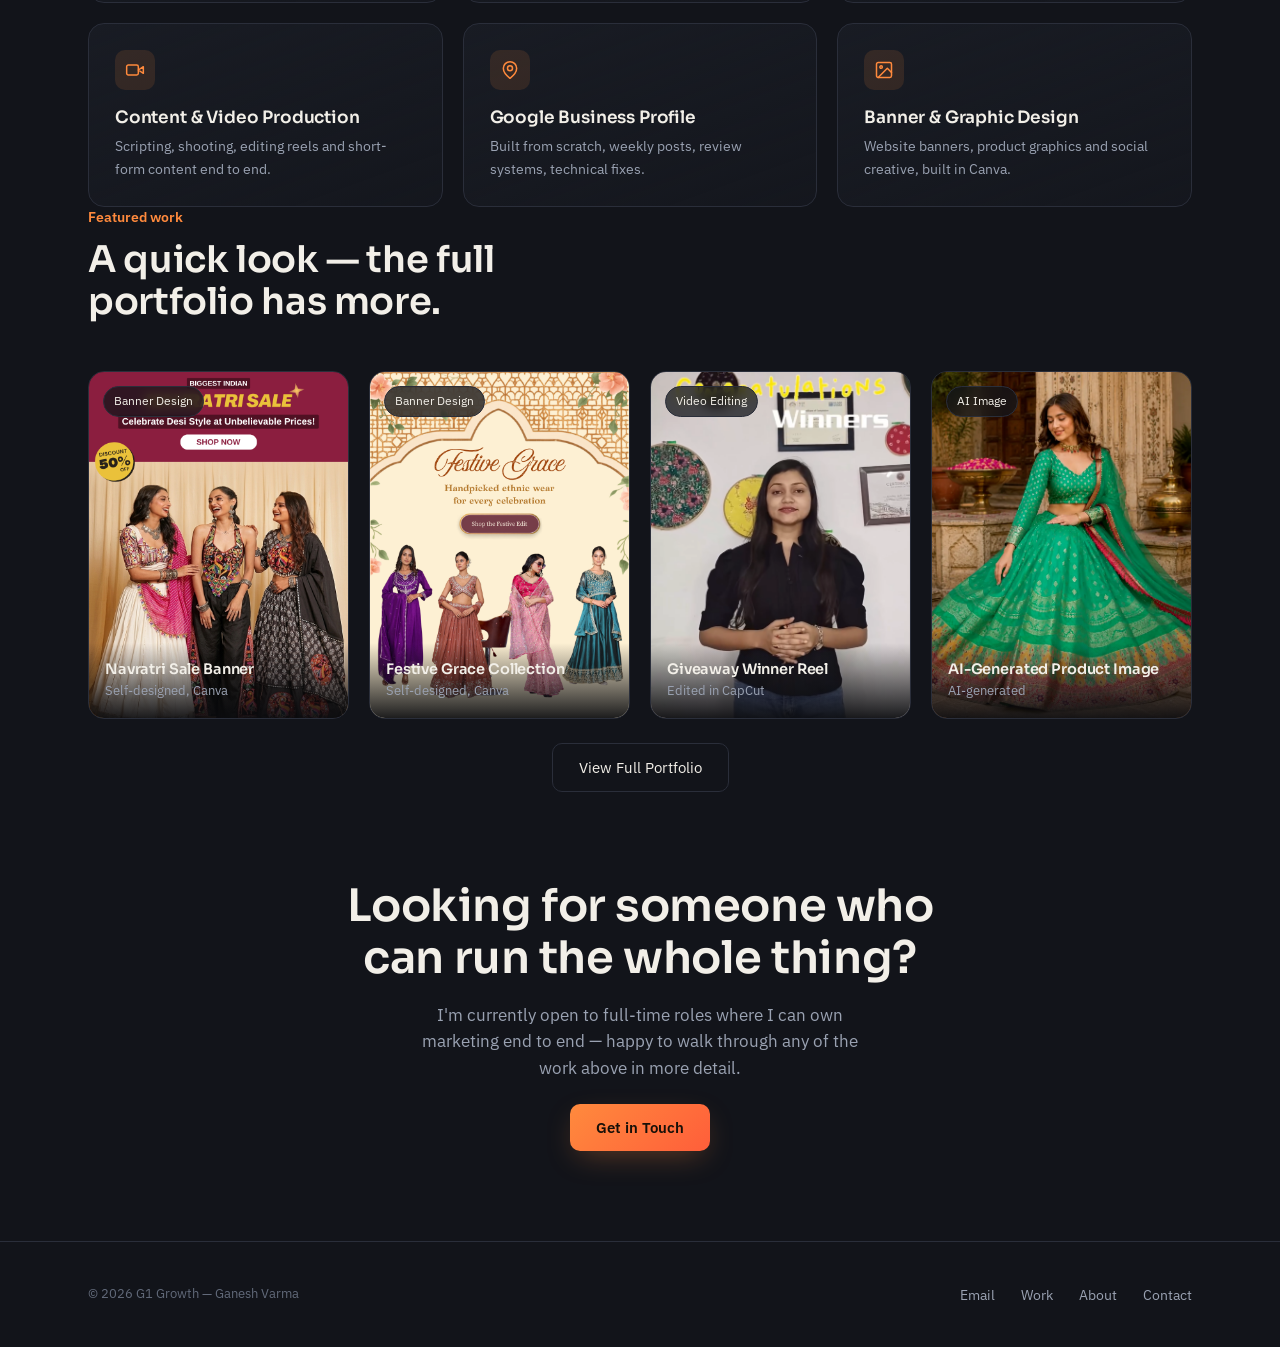
==== commit 59bbf515: "Added real portfolio content" ====
--- a/index.html
+++ b/index.html
@@ -44,7 +44,7 @@
     </div>
   </div>
   <div class="hero-photo">
-    <div class="placeholder">GV</div>
+    <img src="images/my-photo.png" alt="Ganesh Varma" />
   </div>
 </header>
 
@@ -56,7 +56,7 @@
       <div class="stat-label">Reels &amp; posts produced monthly</div>
     </div>
     <div>
-      <div class="stat-num" data-count="800" data-suffix="+">0</div>
+      <div class="stat-num" data-count="350" data-suffix="+">0</div>
       <div class="stat-label">Product listings SEO-optimized</div>
     </div>
     <div>
@@ -154,11 +154,11 @@
       </div>
     </div>
     <div class="work-card" style="--i:3">
-      <span class="work-tag">AI Video Generation</span>
-      <img src="images/work-ai-video.png" alt="AI-generated fashion content" />
+      <span class="work-tag">AI Image</span>
+      <img src="images/green-lehenga-1.png" alt="AI-generated green lehenga" />
       <div class="work-caption">
-        <h4>AI-Generated Product Content</h4>
-        <p>AI-generated, edited in CapCut</p>
+        <h4>AI-Generated Product Image</h4>
+        <p>AI-generated</p>
       </div>
     </div>
   </div>
--- a/css/style.css
+++ b/css/style.css
@@ -909,3 +909,27 @@
   background: rgba(62, 198, 255, 0.06);
 }
 .contact-note p { font-size: 14.5px; color: var(--text-muted); line-height: 1.7; }
+
+/* Video cards inside portfolio grid */
+.work-card video {
+  width: 100%;
+  height: 100%;
+  object-fit: cover;
+}
+
+/* "+N more" overflow tile */
+.more-card {
+  display: flex;
+  flex-direction: column;
+  justify-content: center;
+  padding: 26px;
+  background: linear-gradient(160deg, var(--bg-elevated-2), rgba(25,28,36,0.3));
+}
+.more-card .more-num {
+  font-family: var(--font-display);
+  font-size: 1.7rem;
+  font-weight: 700;
+  color: var(--orange-soft);
+  margin-bottom: 8px;
+}
+.more-card p { font-size: 13.5px; color: var(--text-muted); }
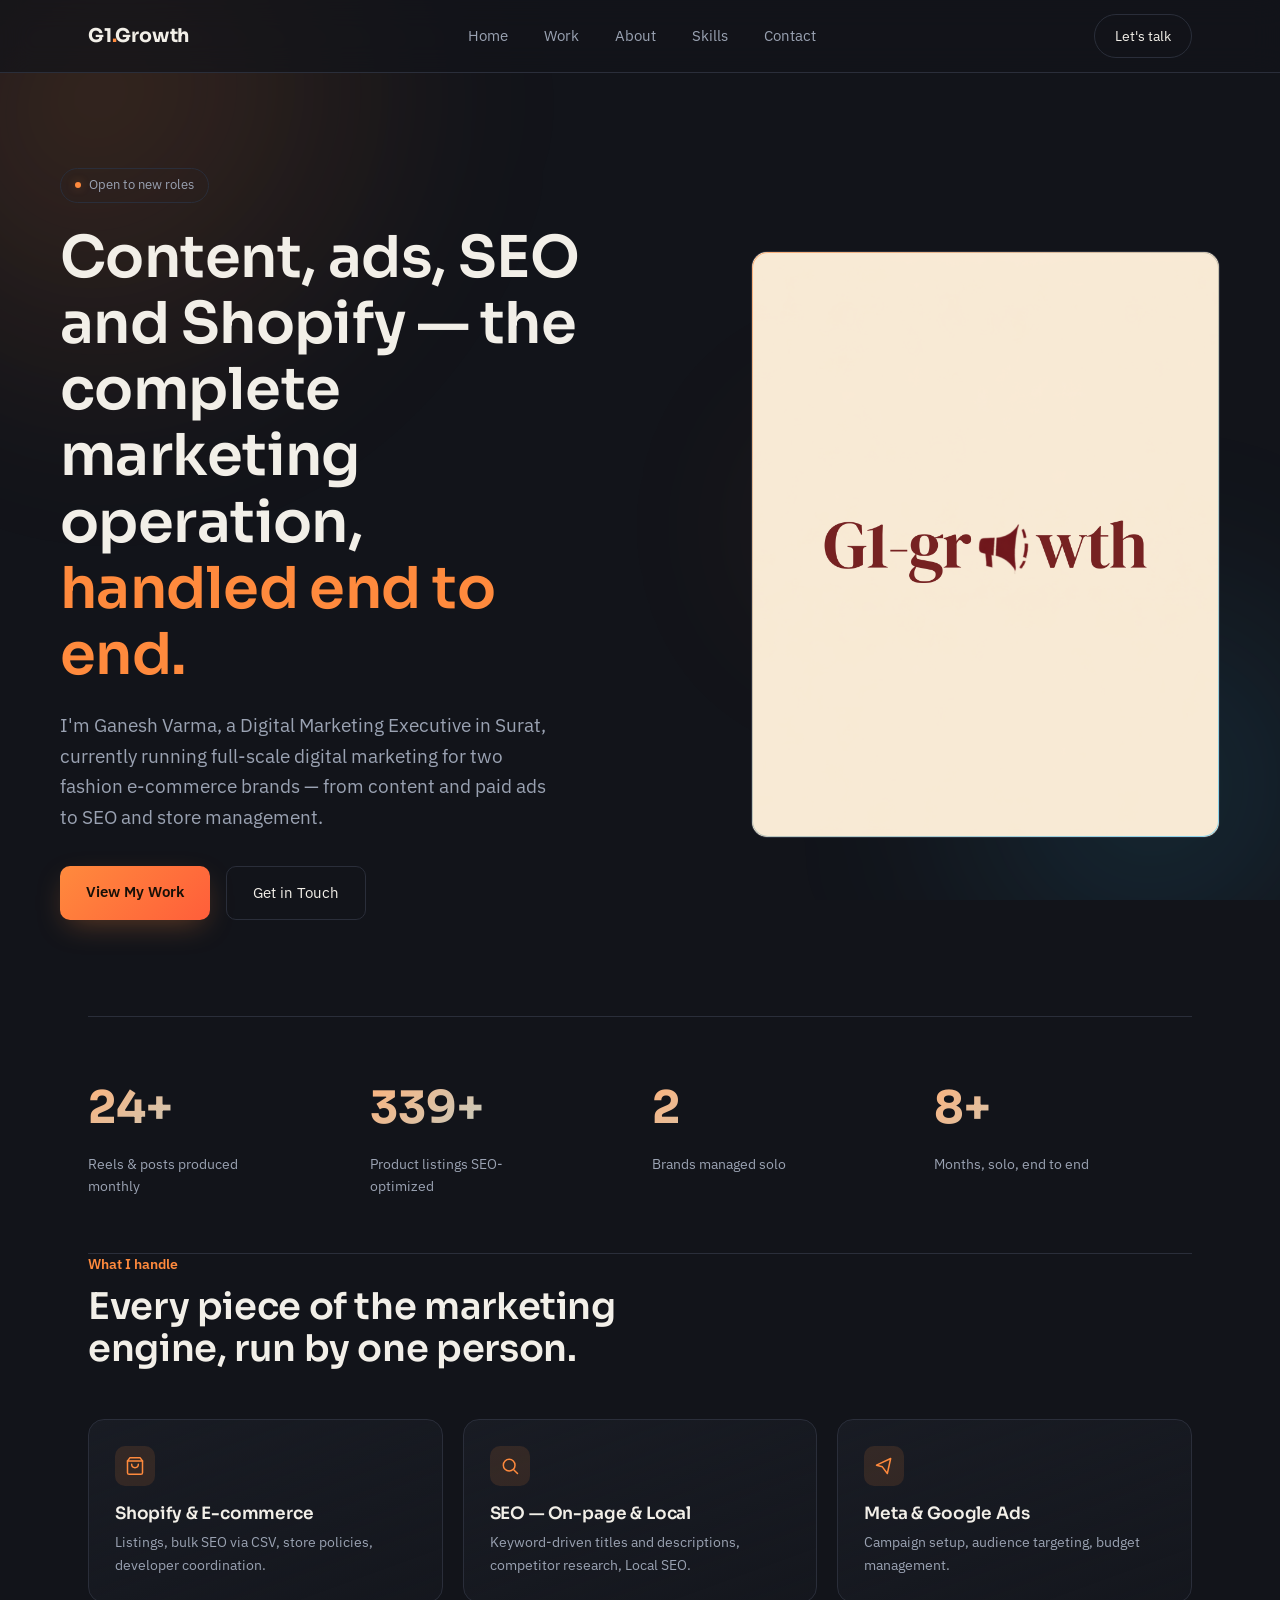
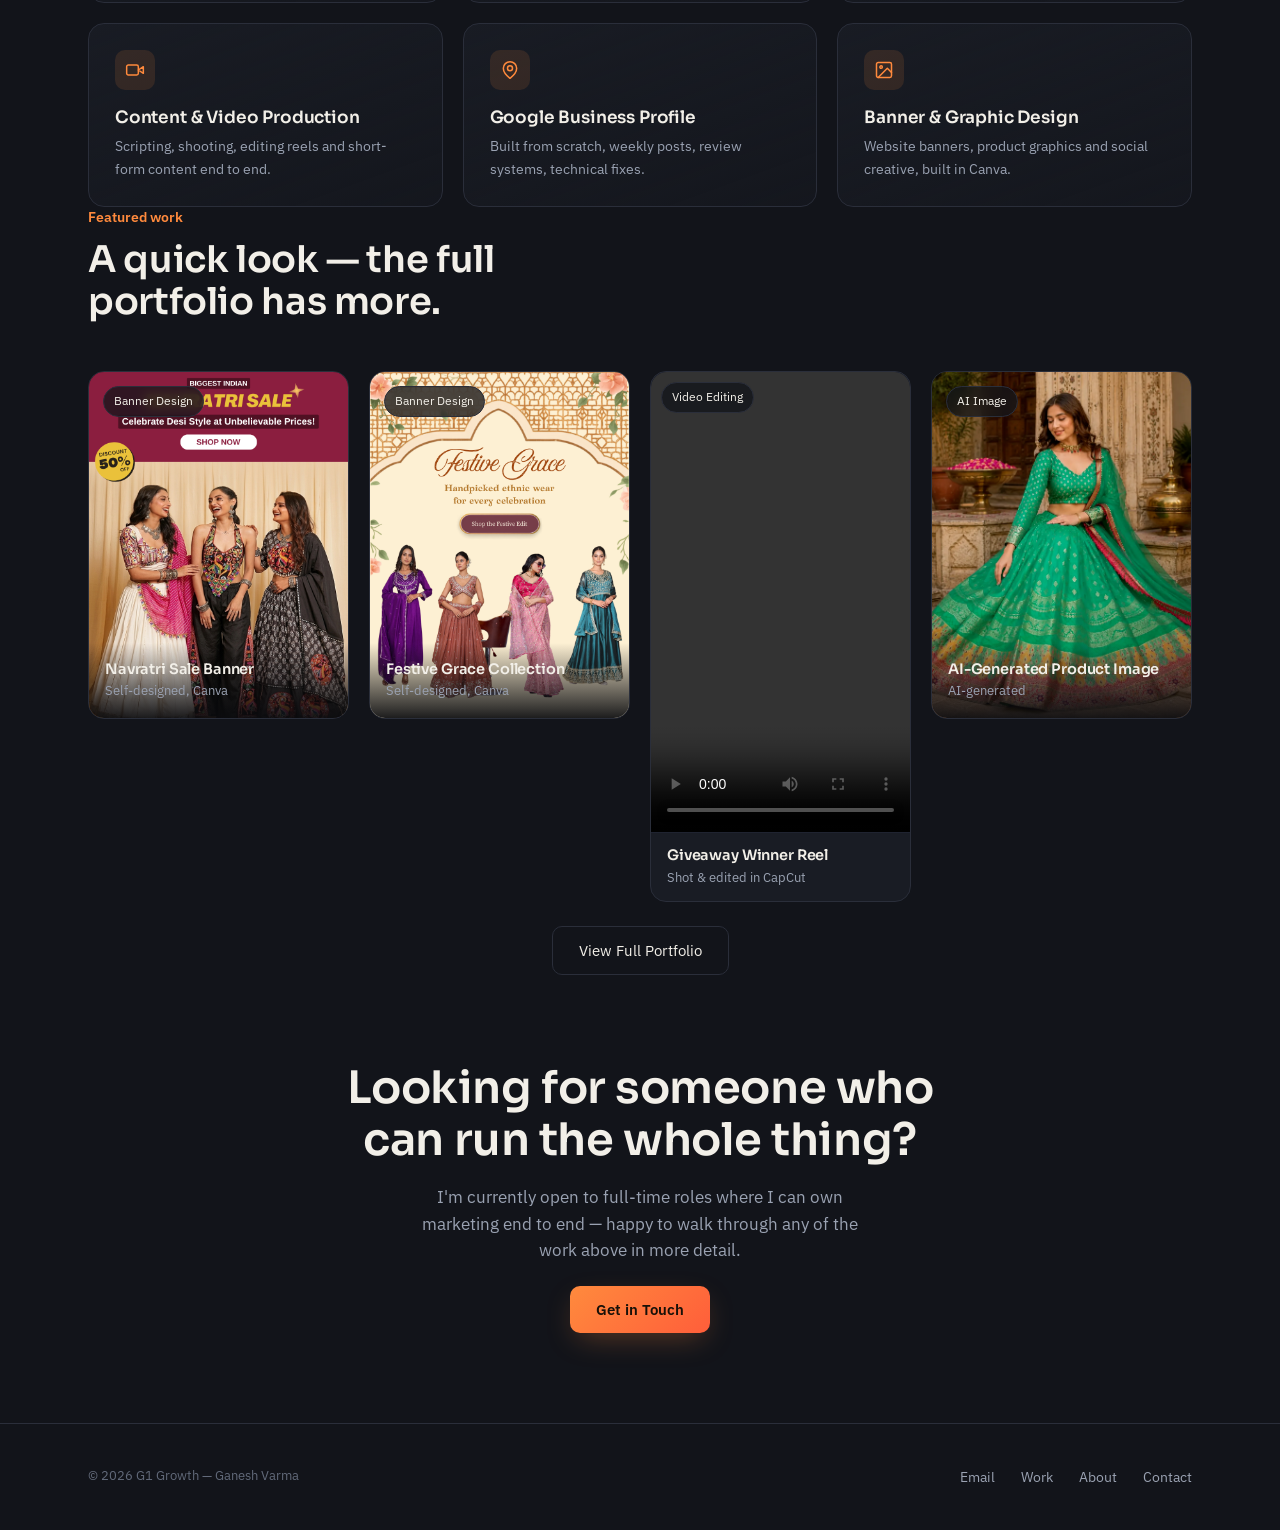
==== commit 29e2701b: "Added real portfolio content" ====
--- a/index.html
+++ b/index.html
@@ -145,12 +145,14 @@
         <p>Self-designed, Canva</p>
       </div>
     </div>
-    <div class="work-card" style="--i:2">
-      <span class="work-tag">Video Editing</span>
-      <img src="images/work-giveaway-reel.png" alt="Giveaway winner announcement reel" />
-      <div class="work-caption">
+    <div class="work-card video-card" style="--i:2">
+      <div class="video-frame">
+        <span class="work-tag">Video Editing</span>
+        <video src="videos/work-giveaway-video.mp4" controls></video>
+      </div>
+      <div class="work-caption-static">
         <h4>Giveaway Winner Reel</h4>
-        <p>Edited in CapCut</p>
+        <p>Shot &amp; edited in CapCut</p>
       </div>
     </div>
     <div class="work-card" style="--i:3">
--- a/css/style.css
+++ b/css/style.css
@@ -933,3 +933,70 @@
   margin-bottom: 8px;
 }
 .more-card p { font-size: 13.5px; color: var(--text-muted); }
+
+/* Lightbox nav arrows + dots (for multi-image galleries) */
+.lightbox-prev, .lightbox-next {
+  position: absolute;
+  top: 50%;
+  transform: translateY(-50%);
+  width: 44px;
+  height: 44px;
+  border-radius: 50%;
+  border: 1px solid var(--border);
+  background: rgba(18,20,26,0.7);
+  color: var(--text);
+  font-size: 22px;
+  display: none;
+  align-items: center;
+  justify-content: center;
+  transition: border-color 0.25s var(--ease);
+  z-index: 5;
+}
+.lightbox-prev:hover, .lightbox-next:hover { border-color: var(--orange); }
+.lightbox-prev { left: 24px; }
+.lightbox-next { right: 24px; }
+
+.lightbox-dots {
+  display: none;
+  justify-content: center;
+  gap: 7px;
+  padding: 14px 0 0;
+}
+.lightbox-dots .dot {
+  width: 6px;
+  height: 6px;
+  border-radius: 50%;
+  background: var(--border);
+  transition: background 0.25s var(--ease);
+}
+.lightbox-dots .dot.active { background: var(--orange); }
+
+/* Hero photo — fill frame properly regardless of source image shape */
+.hero-photo img { width: 100%; height: 100%; object-fit: cover; }
+
+/* Video card — video block + static caption BELOW it (avoids clashing with native controls) */
+.work-card.video-card {
+  aspect-ratio: unset;
+  display: flex;
+  flex-direction: column;
+  padding: 0;
+}
+.video-frame {
+  position: relative;
+  aspect-ratio: 9 / 16;
+  overflow: hidden;
+  border-radius: var(--radius-md) var(--radius-md) 0 0;
+  background: var(--bg-elevated-2);
+}
+.video-frame video, .video-frame img { width: 100%; height: 100%; object-fit: cover; display: block; }
+.video-frame .work-tag { position: absolute; top: 10px; left: 10px; z-index: 2; }
+.work-caption-static { padding: 14px 16px; }
+.work-caption-static h4 { font-size: 14.5px; font-weight: 600; }
+.work-caption-static p { font-size: 12.5px; color: var(--text-muted); margin-top: 3px; }
+
+/* Mobile: keep 2 columns instead of collapsing to 1 */
+@media (max-width: 560px) {
+  .portfolio-grid { grid-template-columns: repeat(2, 1fr) !important; gap: 12px; }
+  .work-caption h4 { font-size: 12.5px; }
+  .work-caption p { font-size: 11px; }
+}
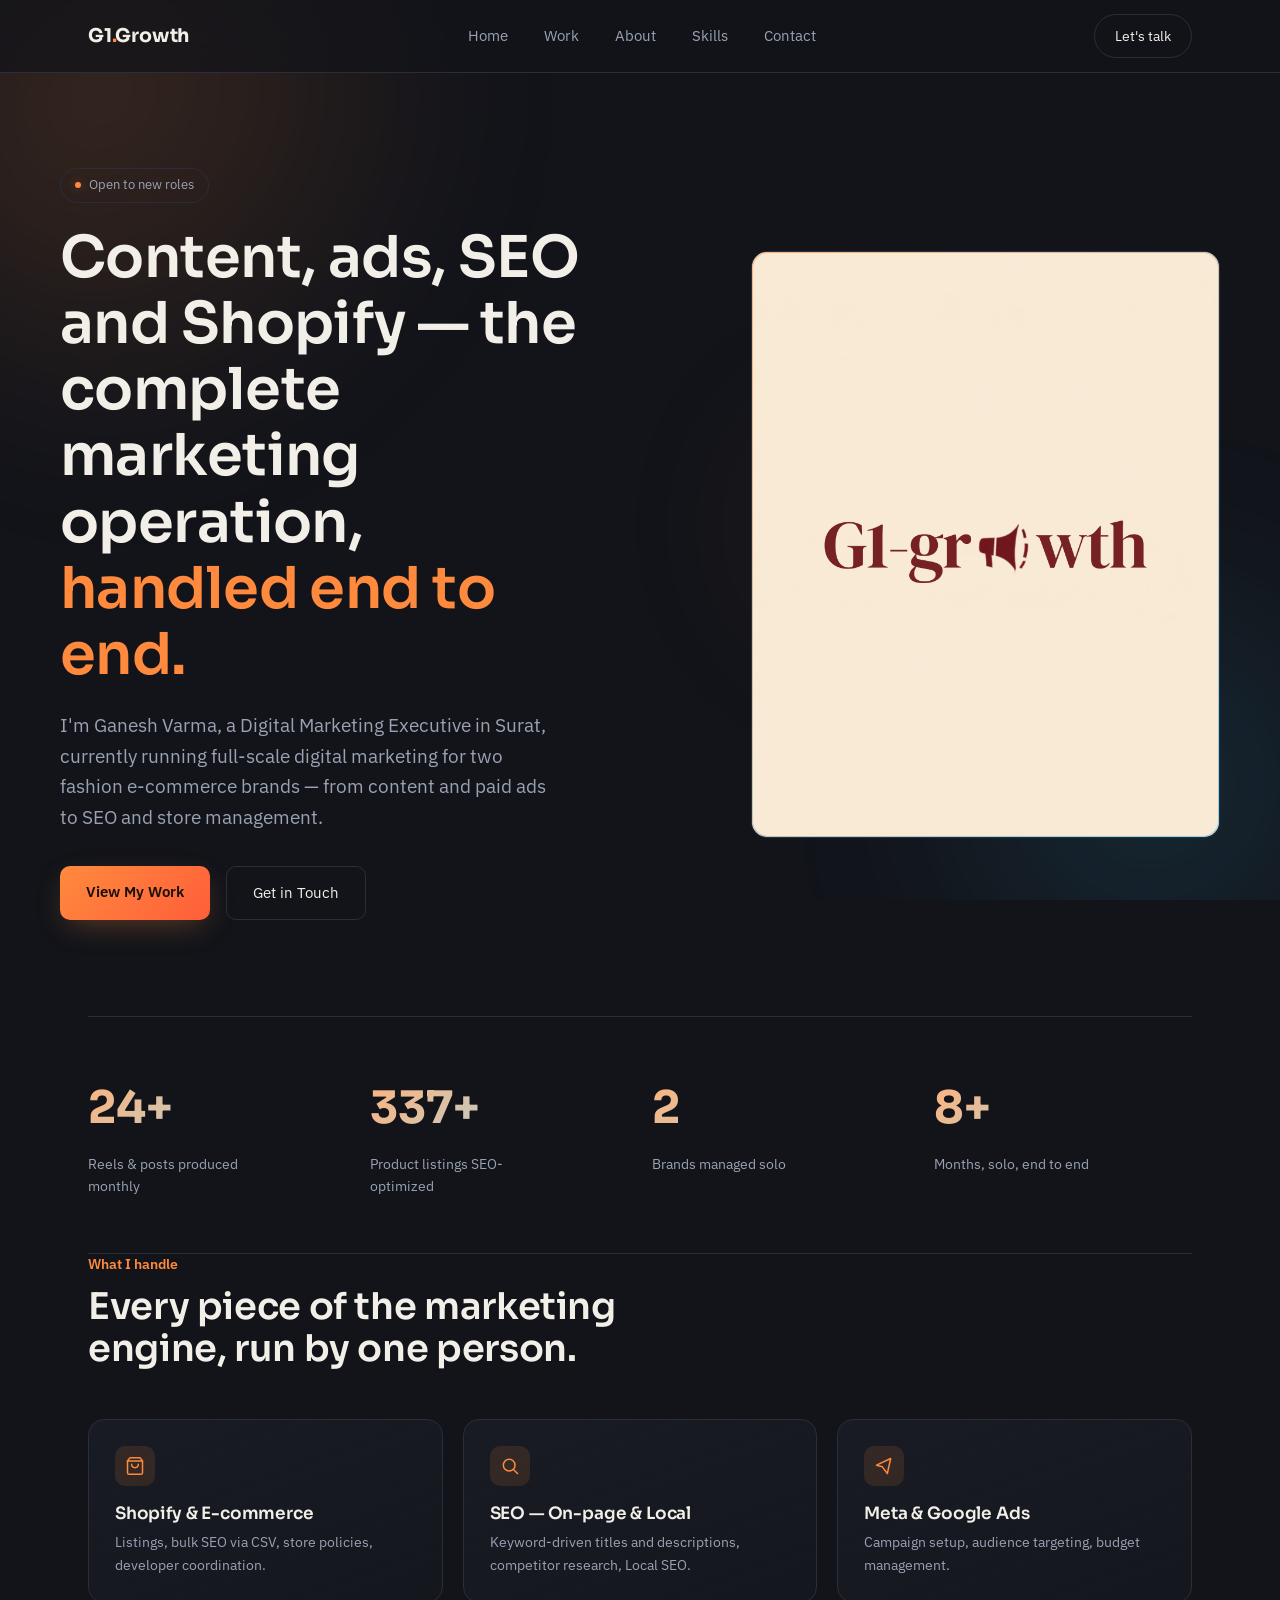
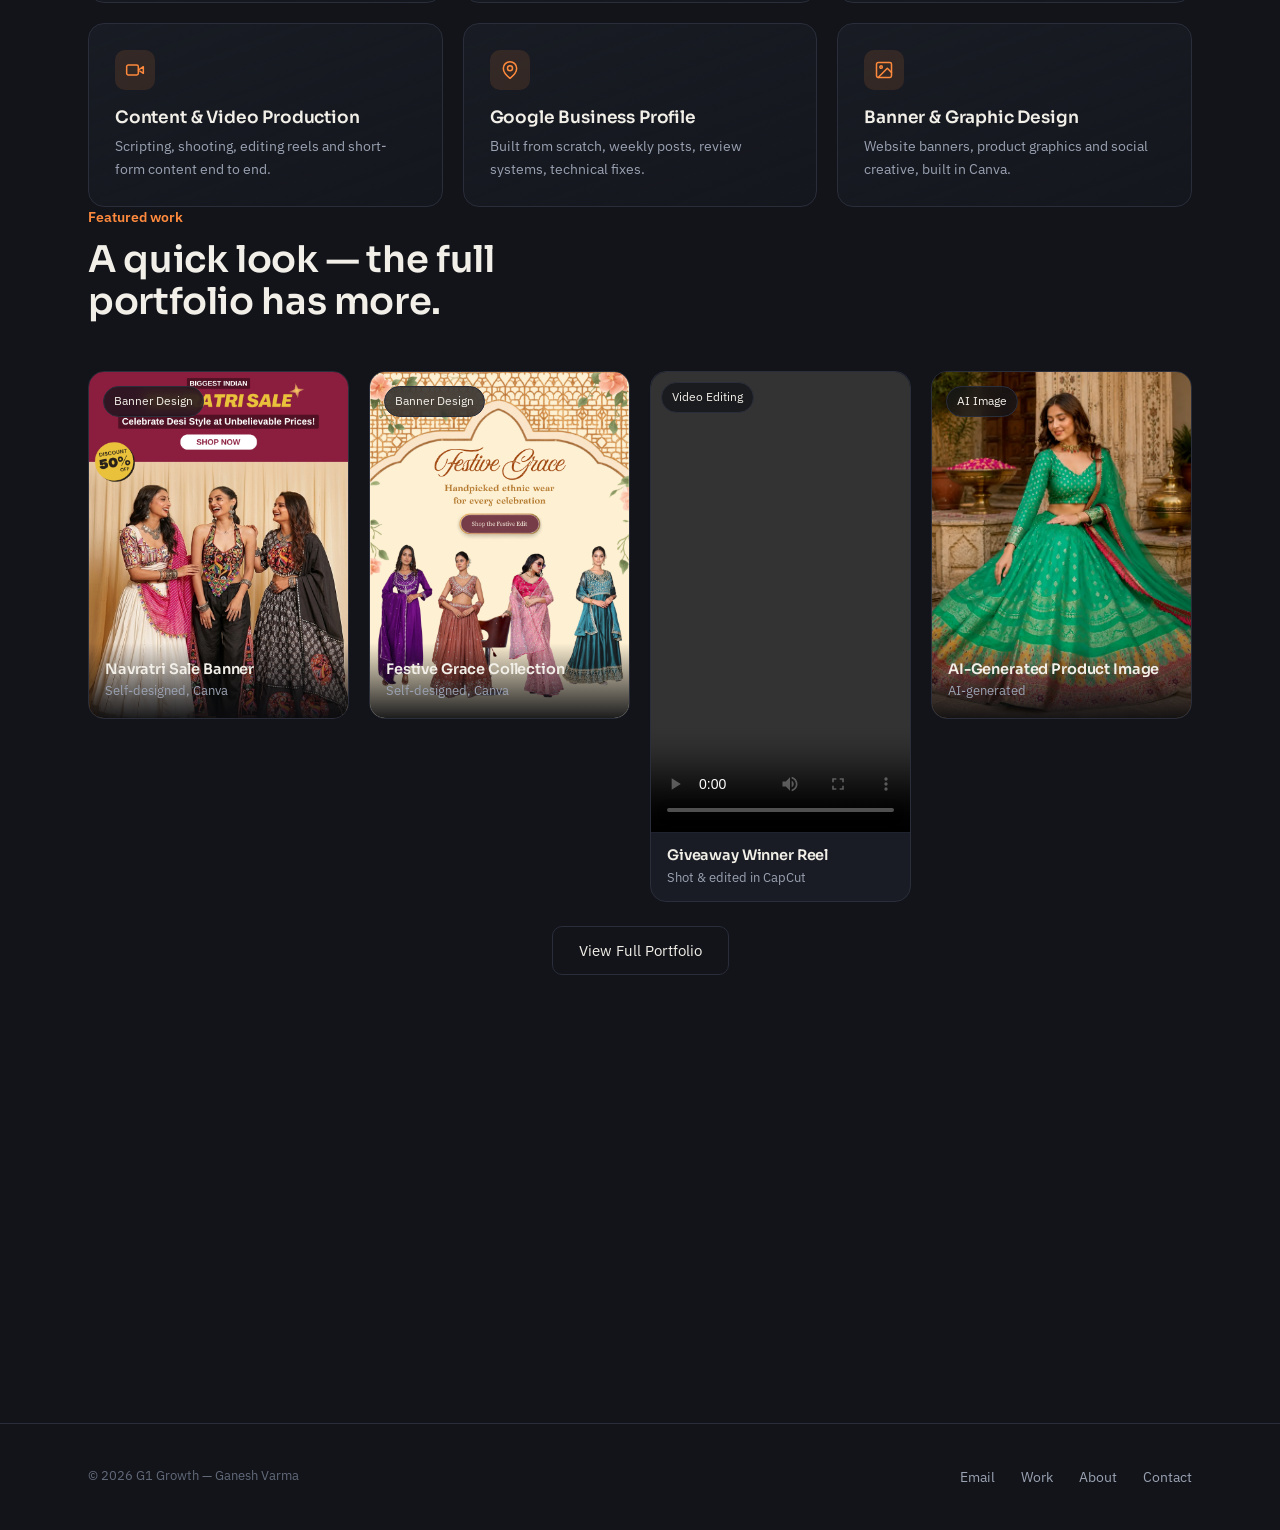
==== commit 6bf99d72: "connect with google analytics" ====
--- a/index.html
+++ b/index.html
@@ -1,6 +1,17 @@
 <!DOCTYPE html>
 <html lang="en">
 <head>
+
+<!-- Google tag (gtag.js) -->
+<script async src="https://www.googletagmanager.com/gtag/js?id=G-8WJJZ3M951"></script>
+<script>
+  window.dataLayer = window.dataLayer || [];
+  function gtag(){dataLayer.push(arguments);}
+  gtag('js', new Date());
+
+  gtag('config', 'G-8WJJZ3M951');
+</script>
+
 <meta charset="UTF-8" />
 <meta name="viewport" content="width=device-width, initial-scale=1.0" />
 <title>Ganesh Varma | G1 Growth — Digital Marketing Executive</title>
--- a/css/style.css
+++ b/css/style.css
@@ -709,11 +709,13 @@
 .lightbox.open .lightbox-inner { transform: scale(1); }
 
 .lightbox-img-wrap {
-  max-height: 60vh;
-  overflow: hidden;
+  max-height: 70vh;
+  display: flex;
+  align-items: center;
+  justify-content: center;
   background: var(--bg);
 }
-.lightbox-img-wrap img { width: 100%; height: 100%; object-fit: contain; }
+.lightbox-img-wrap img { max-width: 100%; max-height: 70vh; width: auto; height: auto; object-fit: contain; display: block; }
 
 .lightbox-body { padding: 24px 28px 28px; }
 .lightbox-body h3 { font-size: 19px; margin-bottom: 8px; }
@@ -994,9 +996,28 @@
 .work-caption-static h4 { font-size: 14.5px; font-weight: 600; }
 .work-caption-static p { font-size: 12.5px; color: var(--text-muted); margin-top: 3px; }
 
+.portfolio-grid .work-card.stat-card,
+.portfolio-grid .work-card:has(.work-placeholder) {
+  aspect-ratio: unset;
+  min-height: 260px;
+  height: auto;
+}
+.portfolio-grid .work-card:has(.work-placeholder) .work-placeholder {
+  height: auto;
+  min-height: 140px;
+  position: relative;
+}
+.portfolio-grid .work-card:has(.work-placeholder) .work-caption {
+  position: relative;
+  background: none;
+  padding: 0 20px 20px;
+}
+
 /* Mobile: keep 2 columns instead of collapsing to 1 */
 @media (max-width: 560px) {
   .portfolio-grid { grid-template-columns: repeat(2, 1fr) !important; gap: 12px; }
   .work-caption h4 { font-size: 12.5px; }
   .work-caption p { font-size: 11px; }
-}
+  .portfolio-grid .work-card.stat-card,
+  .portfolio-grid .work-card:has(.work-placeholder) { min-height: 220px; }
+}
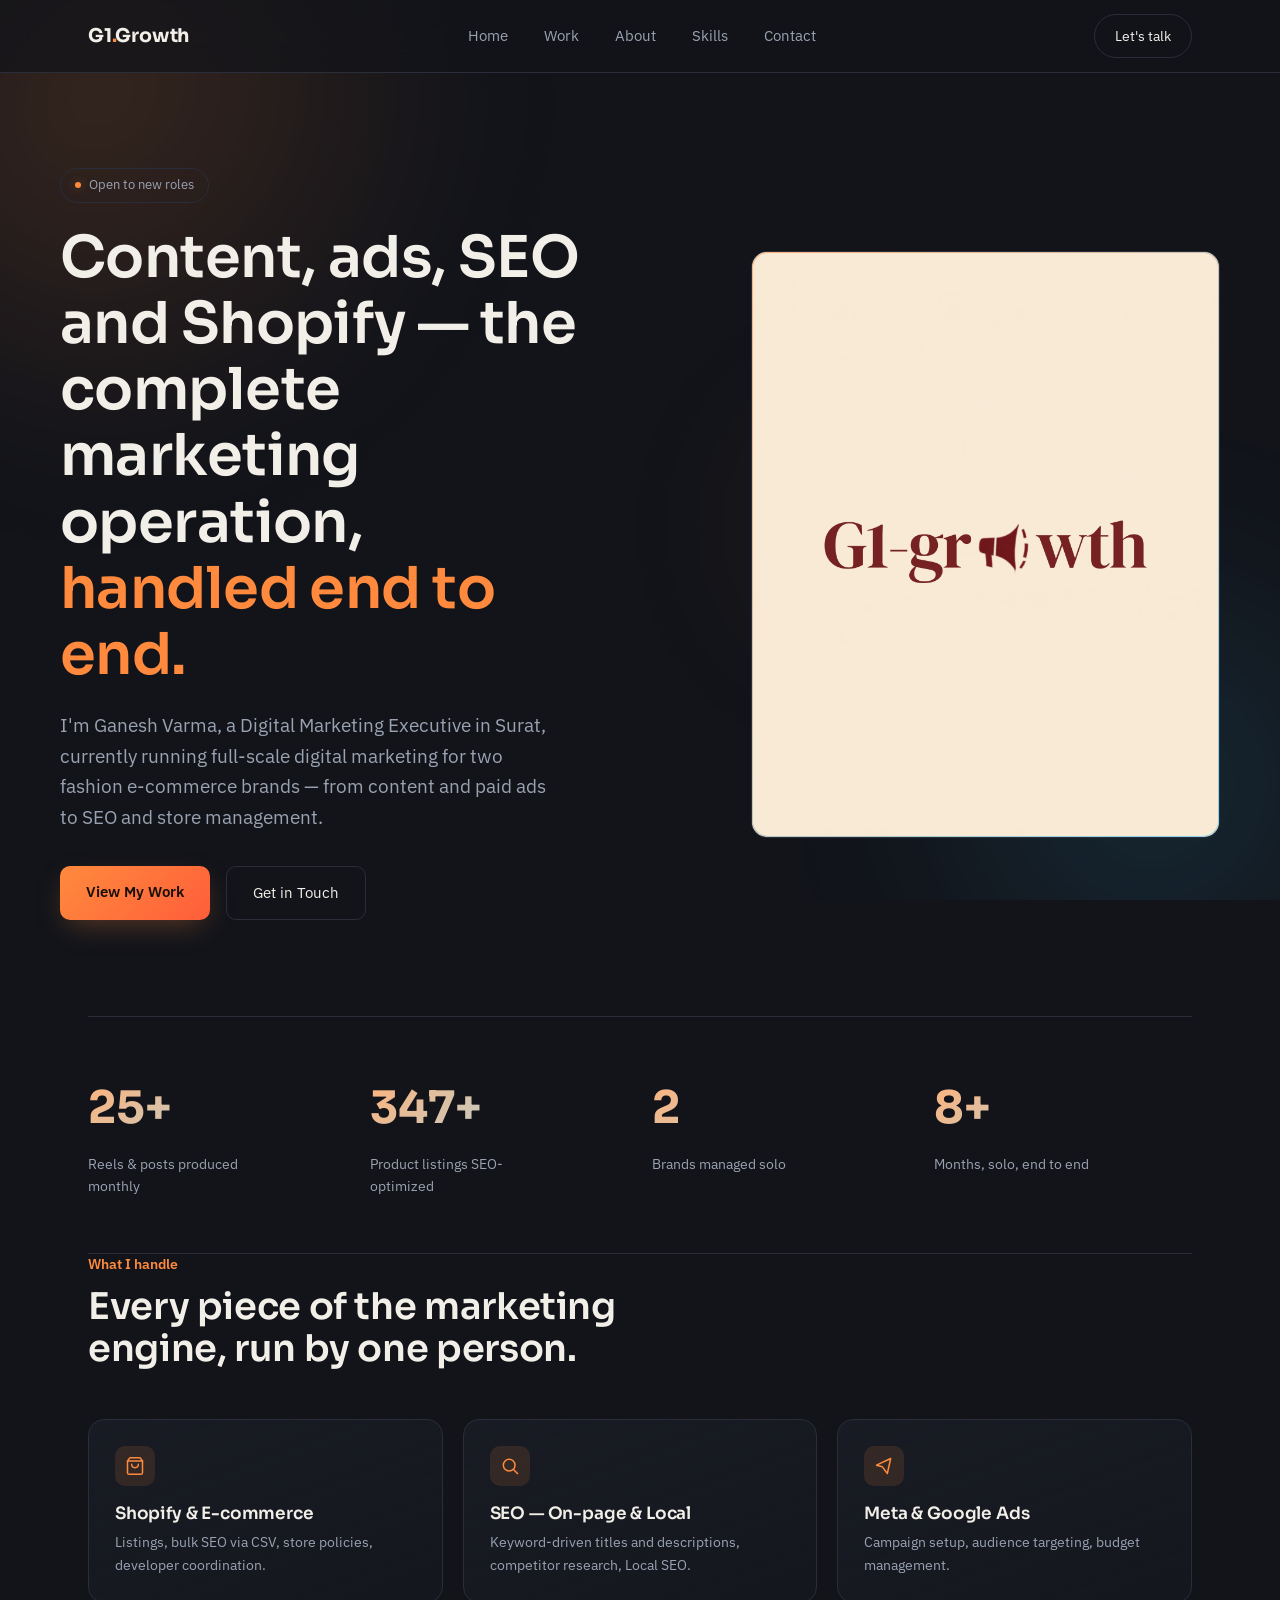
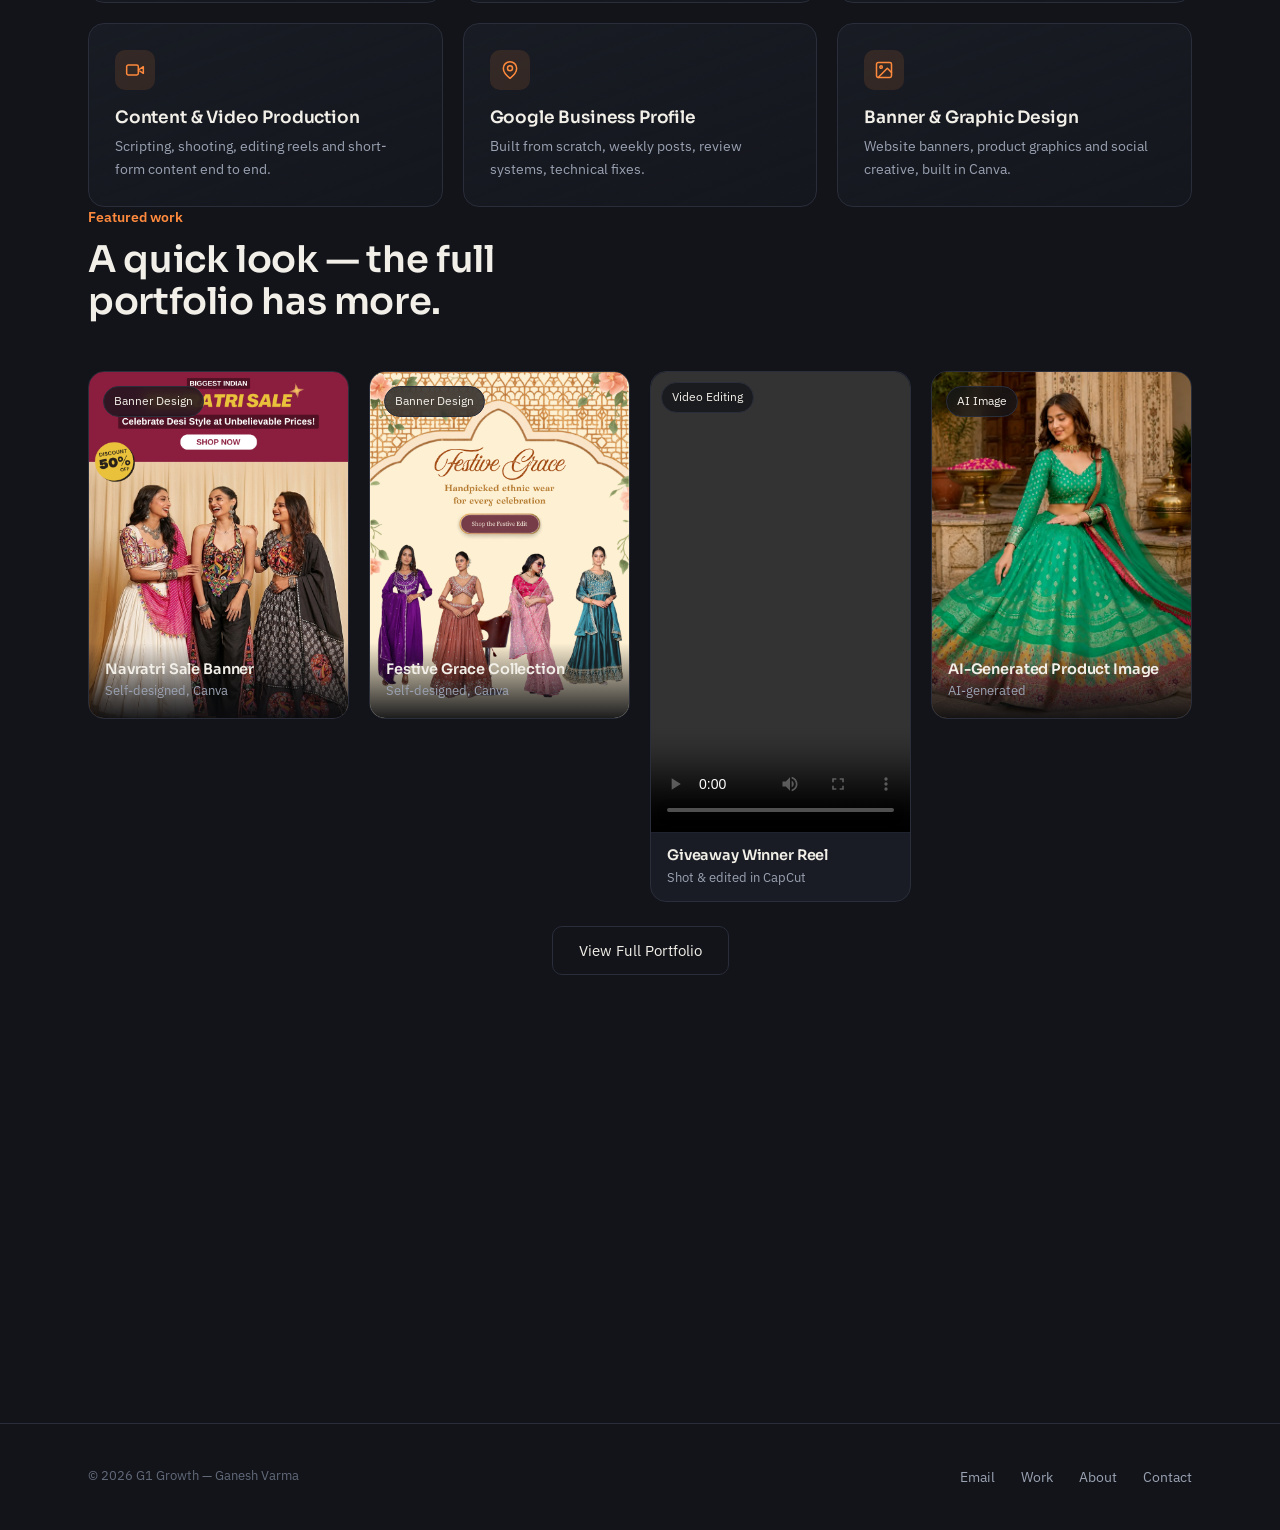
==== commit 5edb89f9: "google search console connect" ====
--- a/index.html
+++ b/index.html
@@ -11,6 +11,8 @@
 
   gtag('config', 'G-8WJJZ3M951');
 </script>
+
+<meta name="google-site-verification" content="4gYM3lG-DfyWp9-trk3fWMXSA1-OEh-nPseWlZ6TNWQ" />
 
 <meta charset="UTF-8" />
 <meta name="viewport" content="width=device-width, initial-scale=1.0" />
